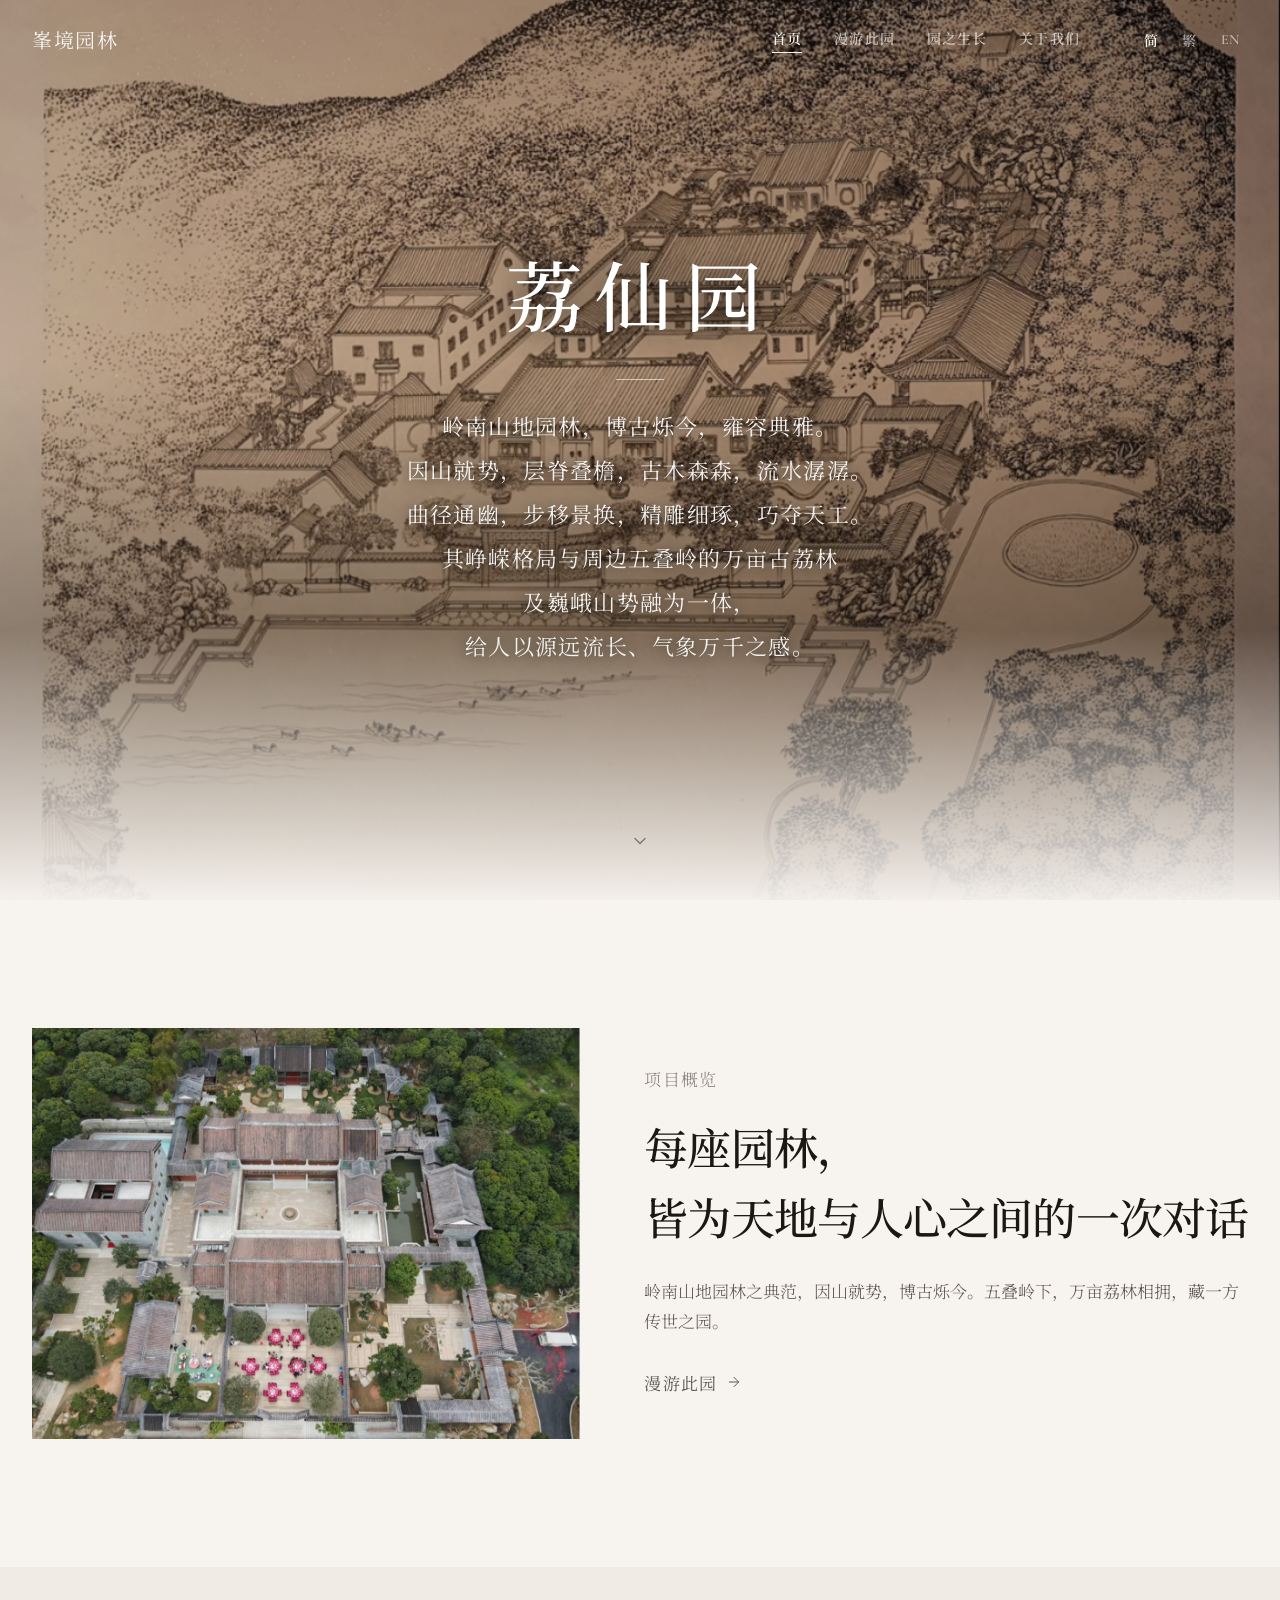
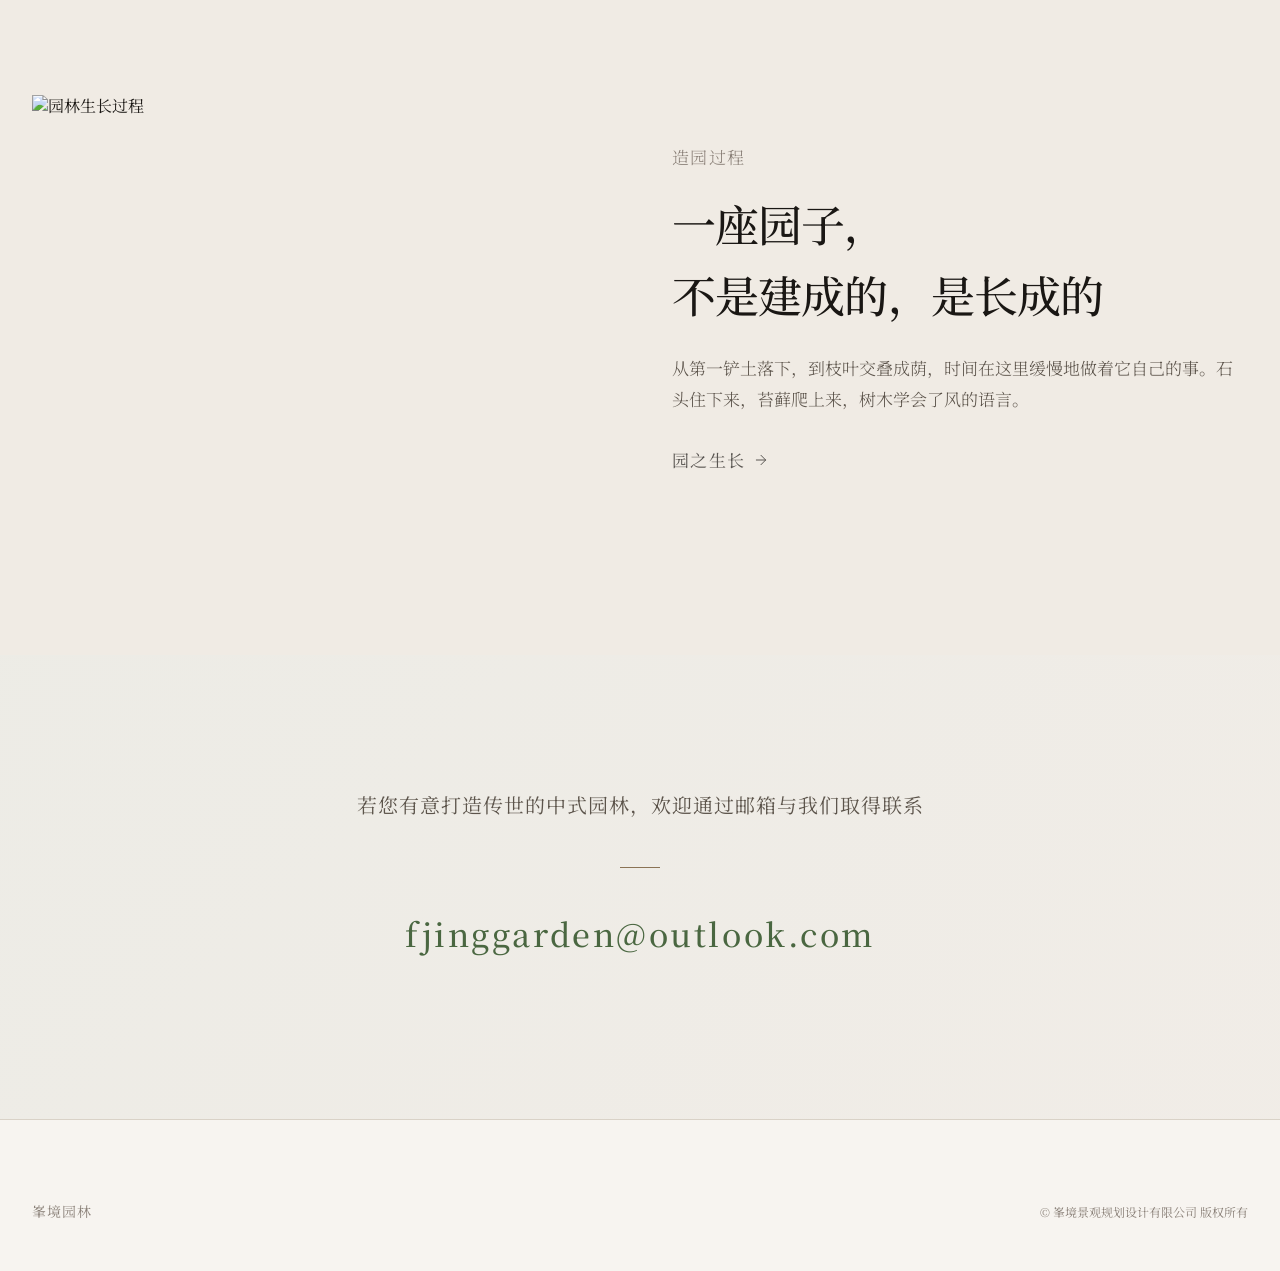
==== index.html @ 429a54a1 "garden website" ====
<!DOCTYPE html>
<html lang="zh-CN" class="light" data-theme="light">
<head>
  <meta charset="UTF-8">
  <meta name="viewport" content="width=device-width, initial-scale=1.0">
  <title>峯境园林 — 荔仙园</title>
  <link rel="stylesheet" href="assets/css/main.css">
  <script src="https://unpkg.com/lucide@1.8.0/dist/umd/lucide.min.js"></script>
</head>
<body class="min-h-screen antialiased">
  <main>
    <!-- SITE HEADER -->
    <header class="site-header" id="site-header">
      <div style="max-width: var(--max-width-page); margin: 0 auto; padding: var(--space-6) var(--space-8);">
        <div style="display: flex; align-items: center; justify-content: space-between;">
          <a href="index.html" class="header-logo" data-i18n="brand-name" style="font-family: var(--font-cn); font-size: var(--text-lg); font-weight: var(--weight-regular); color: var(--color-text-inverse); text-decoration: none; letter-spacing: var(--tracking-wide); transition: color var(--transition-elegant);">峯境园林</a>

          <nav style="display: flex; align-items: center; gap: var(--space-8);">
            <a href="index.html" class="nav-link" data-nav-key="index" data-active="true" data-i18n="nav-home">首页</a>
            <a href="projects.html" class="nav-link" data-nav-key="projects" data-i18n="nav-projects">漫游此园</a>
            <a href="philosophy.html" class="nav-link" data-nav-key="philosophy" data-i18n="nav-philosophy">园之生长</a>
            <a href="about.html" class="nav-link" data-nav-key="about" data-i18n="nav-about">关于我们</a>
            <div class="lang-selector" style="display: flex; gap: var(--space-2); margin-left: var(--space-6); align-items: center;">
              <button class="lang-option active" data-lang="zh-CN" onclick="I18N.setLang('zh-CN')" style="background: none; border: none; font-family: var(--font-body); font-size: var(--text-sm); font-weight: 600; color: var(--color-text-secondary); cursor: pointer; padding: 2px 8px; opacity: 0.6; transition: opacity var(--transition-fast); letter-spacing: 0.04em;">简</button>
              <button class="lang-option" data-lang="zh-TW" onclick="I18N.setLang('zh-TW')" style="background: none; border: none; font-family: var(--font-body); font-size: var(--text-sm); font-weight: 600; color: var(--color-text-secondary); cursor: pointer; padding: 2px 8px; opacity: 0.6; transition: opacity var(--transition-fast); letter-spacing: 0.04em;">繁</button>
              <button class="lang-option" data-lang="en" onclick="I18N.setLang('en')" style="background: none; border: none; font-family: var(--font-display); font-size: var(--text-sm); font-weight: 600; color: var(--color-text-secondary); cursor: pointer; padding: 2px 8px; opacity: 0.6; transition: opacity var(--transition-fast); letter-spacing: 0.04em;">EN</button>
            </div>
          </nav>

          <button id="mobile-menu-toggle" aria-label="菜单" style="display: none; background: none; border: none; cursor: pointer; color: var(--color-text-inverse); padding: var(--space-2);">
            <i data-lucide="menu" style="width: 24px; height: 24px;"></i>
          </button>
        </div>
      </div>

      <div id="mobile-menu" style="display: none; padding: var(--space-6) var(--space-8) var(--space-8); border-top: 1px solid rgba(247, 244, 240, 0.2);">
        <nav style="display: flex; flex-direction: column; gap: var(--space-6);">
          <a href="index.html" class="nav-link" data-nav-key="index" data-active="true" data-i18n="nav-home">首页</a>
          <a href="projects.html" class="nav-link" data-nav-key="projects" data-i18n="nav-projects">漫游此园</a>
          <a href="philosophy.html" class="nav-link" data-nav-key="philosophy" data-i18n="nav-philosophy">园之生长</a>
          <a href="about.html" class="nav-link" data-nav-key="about" data-i18n="nav-about">关于我们</a>
        </nav>
      </div>
    </header>

    <!-- HERO FULLSCREEN -->
    <section class="hero-fullscreen" aria-label="品牌主视觉">
      <div class="hero-bg">
        <img src="assets/images/image_0_2gus5p.png" alt="月色下的中式古典园林夜景">
      </div>
      <div class="hero-gradient"></div>

      <div class="hero-content fade-in">
        <h1 class="hero-brand" data-i18n="hero-brand">荔仙园</h1>
        <div class="hero-rule" role="separator"></div>
        <p class="hero-tagline" data-i18n="hero-tagline">岭南山地园林，博古烁今，雍容典雅。<br>因山就势，层脊叠檐，古木森森，流水潺潺。<br>曲径通幽，步移景换，精雕细琢，巧夺天工。<br>其峥嵘格局与周边五叠岭的万亩古荔林<br>及巍峨山势融为一体，<br>给人以源远流长、气象万千之感。</p>
      </div>

      <a href="#featured" class="hero-scroll-indicator" aria-hidden="true" style="text-decoration: none; color: inherit;">
        <svg width="20" height="20" viewBox="0 0 24 24" fill="none" stroke-width="1.5" stroke-linecap="round" stroke-linejoin="round">
          <polyline points="6 9 12 15 18 9"></polyline>
        </svg>
      </a>
    </section>

    <!-- FEATURED PROJECT TEASER -->
    <section id="featured" style="max-width: var(--max-width-page); margin: 0 auto; padding: var(--space-32) var(--space-8);">
      <div class="featured-teaser fade-in" style="display: grid; grid-template-columns: 1fr 1fr; gap: var(--space-16); align-items: center;">
        <div class="teaser-image" style="aspect-ratio: 4 / 3;">
          <img src="assets/images/image_1_jmwitv.png" alt="荔仙园园林实景">
        </div>
        <div>
          <span data-i18n="featured-tag" style="font-family: var(--font-body); font-size: var(--text-base); font-weight: var(--weight-light); color: var(--color-text-tertiary); letter-spacing: var(--tracking-wide);">项目概览</span>
          <h2 data-i18n="featured-title" style="font-family: var(--font-cn); font-size: var(--text-3xl); font-weight: var(--weight-medium); color: var(--color-text-primary); letter-spacing: var(--tracking-tight); margin: var(--space-4) 0 var(--space-6); text-wrap: balance; word-break: keep-all;">每座园林，皆为天地与人心之间的一次对话</h2>
          <p data-i18n="featured-desc" style="font-family: var(--font-cn); font-size: var(--text-base); font-weight: var(--weight-light); color: var(--color-text-secondary); line-height: var(--leading-relaxed); margin: 0 0 var(--space-8);">岭南山地园林之典范，因山就势，博古烁今。五叠岭下，万亩荔林相拥，藏一方传世之园。</p>
          <a href="projects.html" class="teaser-link">
            <span data-i18n="nav-projects">漫游此园</span>
            <svg width="16" height="16" viewBox="0 0 24 24" fill="none" stroke="currentColor" stroke-width="1.5" stroke-linecap="round" stroke-linejoin="round">
              <line x1="5" y1="12" x2="19" y2="12"></line>
              <polyline points="12 5 19 12 12 19"></polyline>
            </svg>
          </a>
        </div>
      </div>
    </section>

    <!-- PHILOSOPHY TEASER -->
    <section style="background: var(--color-bg-subtle); padding: var(--space-32) var(--space-8);">
      <div style="max-width: var(--max-width-page); margin: 0 auto;">
        <div class="featured-teaser fade-in" style="display: grid; grid-template-columns: 1fr 1fr; gap: var(--space-16); align-items: center;">
          <div style="order: 2;">
            <span style="font-family: var(--font-body); font-size: var(--text-base); font-weight: var(--weight-light); color: var(--color-text-tertiary); letter-spacing: var(--tracking-wide);" data-i18n="philosophy-teaser-tag">造园过程</span>
            <h2 data-i18n="philosophy-teaser-title" style="font-family: var(--font-cn); font-size: var(--text-3xl); font-weight: var(--weight-medium); color: var(--color-text-primary); letter-spacing: var(--tracking-tight); margin: var(--space-4) 0 var(--space-6); text-wrap: balance; word-break: keep-all;">一座园子，不是建成的，是长成的</h2>
            <p data-i18n="philosophy-teaser-desc" style="font-family: var(--font-cn); font-size: var(--text-base); font-weight: var(--weight-light); color: var(--color-text-secondary); line-height: var(--leading-relaxed); margin: 0 0 var(--space-8);">从第一铲土落下，到枝叶交叠成荫，时间在这里缓慢地做着它自己的事。石头住下来，苔藓爬上来，树木学会了风的语言。</p>
            <a href="philosophy.html" class="teaser-link">
              <span data-i18n="nav-philosophy">园之生长</span>
              <svg width="16" height="16" viewBox="0 0 24 24" fill="none" stroke="currentColor" stroke-width="1.5" stroke-linecap="round" stroke-linejoin="round">
                <line x1="5" y1="12" x2="19" y2="12"></line>
                <polyline points="12 5 19 12 12 19"></polyline>
              </svg>
            </a>
          </div>
          <div class="teaser-image" style="aspect-ratio: 4 / 3; order: 1;">
            <img src="assets/images/image_16_o9tsff.jpg" alt="园林生长过程">
          </div>
        </div>
      </div>
    </section>

    <!-- CONTACT SECTION -->
    <section class="contact-section">
      <div class="fade-in">
        <p data-i18n="contact-intro">若您有意打造传世的中式园林，欢迎通过邮箱与我们取得联系</p>
        <div class="divider"></div>
        <a href="mailto:fjinggarden@outlook.com">fjinggarden@outlook.com</a>
      </div>
    </section>

    <!-- SITE FOOTER -->
    <footer class="site-footer">
      <div style="max-width: var(--max-width-page); margin: 0 auto; padding: var(--space-20) var(--space-8) var(--space-12); border-top: 1px solid var(--color-border);">
        <div style="display: flex; align-items: center; justify-content: space-between; flex-wrap: wrap; gap: var(--space-4);">
          <span data-i18n="brand-name" style="font-family: var(--font-cn); font-size: var(--text-sm); font-weight: var(--weight-regular); color: var(--color-text-tertiary); letter-spacing: var(--tracking-wide);">峯境园林</span>
          <span data-i18n="footer-copyright">© 峯境景观规划设计有限公司 版权所有</span>
        </div>
      </div>
    </footer>
  </main>

  <script>lucide.createIcons();</script>
  <script src="assets/js/main.js"></script>
  <script src="assets/js/i18n.js"></script>
</body>
</html>
---- assets/css/main.css ----
/* =====================================================
   Brand Design Tokens — Chinese Garden Studio
   Tone: Luxury/refined editorial, museum-like stillness
   ===================================================== */

@import url('https://fonts.googleapis.com/css2?family=Noto+Serif+SC:wght@300;400;500;600;700&family=Cormorant+Garamond:ital,wght@0,300;0,400;0,500;0,600;1,300;1,400&display=swap');

:root {
  --color-primary: #1a1714;
  --color-primary-light: #2c2723;
  --color-primary-lighter: #4a433c;
  --color-primary-dark: #0d0b09;
  --color-primary-50: rgba(26, 23, 20, 0.05);
  --color-primary-100: rgba(26, 23, 20, 0.1);
  --color-primary-200: rgba(26, 23, 20, 0.2);
  --color-primary-300: rgba(26, 23, 20, 0.3);

  --color-bg: #f7f4f0;
  --color-bg-subtle: #f0ebe4;
  --color-bg-muted: #e8e2d9;
  --color-bg-elevated: #ffffff;
  --color-bg-overlay: rgba(247, 244, 240, 0.92);

  --color-text-primary: #1a1714;
  --color-text-secondary: #5c544b;
  --color-text-tertiary: #8a8078;
  --color-text-inverse: #f7f4f0;
  --color-text-accent: #8b7355;

  --color-border: #d9d2c7;
  --color-border-subtle: #ebe6de;
  --color-border-strong: #a39889;

  --state-success: #5a7a5e;
  --state-warning: #b8944a;
  --state-error: #9e4a4a;
  --state-info: #5a7a8b;

  --font-display: 'Cormorant Garamond', 'Noto Serif SC', Georgia, serif;
  --font-body: 'Cormorant Garamond', 'Noto Serif SC', Georgia, serif;
  --font-cn: 'Noto Serif SC', 'SimSun', 'STSong', serif;

  --text-xs: 0.75rem;
  --text-sm: 0.875rem;
  --text-base: 1.0625rem;
  --text-lg: 1.25rem;
  --text-xl: 1.5rem;
  --text-2xl: 2rem;
  --text-3xl: 2.75rem;
  --text-4xl: 3.5rem;
  --text-5xl: 4.5rem;

  --leading-tight: 1.2;
  --leading-snug: 1.3;
  --leading-normal: 1.6;
  --leading-relaxed: 1.8;
  --leading-loose: 2.0;

  --tracking-tight: -0.02em;
  --tracking-normal: 0;
  --tracking-wide: 0.08em;
  --tracking-wider: 0.16em;

  --weight-light: 300;
  --weight-regular: 400;
  --weight-medium: 500;
  --weight-semibold: 600;

  --space-1: 0.25rem;
  --space-2: 0.5rem;
  --space-3: 0.75rem;
  --space-4: 1rem;
  --space-5: 1.25rem;
  --space-6: 1.5rem;
  --space-8: 2rem;
  --space-10: 2.5rem;
  --space-12: 3rem;
  --space-16: 4rem;
  --space-20: 5rem;
  --space-24: 6rem;
  --space-32: 8rem;
  --space-40: 10rem;
  --space-48: 12rem;

  --radius-sm: 2px;
  --radius-md: 4px;
  --radius-lg: 8px;
  --radius-full: 9999px;

  --shadow-subtle: 0 1px 3px rgba(26, 23, 20, 0.03);
  --shadow-elevated: 0 4px 12px rgba(26, 23, 20, 0.05);
  --shadow-float: 0 12px 40px rgba(26, 23, 20, 0.12);

  --transition-fast: 200ms ease;
  --transition-base: 350ms ease;
  --transition-slow: 600ms cubic-bezier(0.16, 1, 0.3, 1);
  --transition-elegant: 800ms cubic-bezier(0.16, 1, 0.3, 1);

  --max-width-page: 1400px;
  --max-width-content: 960px;
  --max-width-narrow: 720px;
}

.dark, [data-theme="dark"] {
  --color-bg: #12110f;
  --color-bg-subtle: #1a1714;
  --color-bg-muted: #242019;
  --color-bg-elevated: #1e1b17;
  --color-bg-overlay: rgba(18, 17, 15, 0.92);

  --color-text-primary: #f0ebe4;
  --color-text-secondary: #a39889;
  --color-text-tertiary: #6b6157;
  --color-text-inverse: #1a1714;
  --color-text-accent: #c4a87a;

  --color-border: #2c2723;
  --color-border-subtle: #242019;
  --color-border-strong: #4a433c;
}

* {
  margin: 0;
  padding: 0;
  box-sizing: border-box;
}

html {
  scroll-behavior: smooth;
}

body {
  font-family: var(--font-body);
  background: var(--color-bg);
  color: var(--color-text-primary);
  line-height: var(--leading-normal);
  -webkit-font-smoothing: antialiased;
  -moz-osx-font-smoothing: grayscale;
}

.font-display { font-family: var(--font-display); }
.font-body { font-family: var(--font-body); }
.font-cn { font-family: var(--font-cn); }
.text-serif { font-family: var(--font-display); letter-spacing: var(--tracking-tight); }

.no-scrollbar::-webkit-scrollbar { display: none; }
.no-scrollbar { -ms-overflow-style: none; scrollbar-width: none; }

[data-icon] {
  display: inline-flex;
  align-items: center;
  justify-content: center;
  -webkit-mask-size: contain;
  mask-size: contain;
  -webkit-mask-repeat: no-repeat;
  mask-repeat: no-repeat;
  -webkit-mask-position: center;
  mask-position: center;
  background-color: currentColor;
}

/* =====================================================
   Site Header
   ===================================================== */
.site-header {
  position: fixed;
  top: 0;
  left: 0;
  right: 0;
  z-index: 100;
  background: transparent;
  transition: background var(--transition-elegant), color var(--transition-elegant);
  font-family: var(--font-cn);
}

.site-header.scrolled {
  background: var(--color-bg);
  box-shadow: var(--shadow-subtle);
}

.site-header .nav-link {
  font-size: var(--text-sm);
  font-weight: 600;
  letter-spacing: var(--tracking-wide);
  color: var(--color-text-inverse);
  opacity: 0.7;
  transition: opacity var(--transition-fast);
  position: relative;
  padding-bottom: var(--space-1);
  text-decoration: none;
}

.site-header .nav-link::after {
  content: '';
  position: absolute;
  bottom: 0;
  left: 0;
  right: 0;
  height: 1px;
  background: var(--color-text-inverse);
  transform: scaleX(0);
  transform-origin: center;
  transition: transform var(--transition-base);
}

.site-header .nav-link:hover { opacity: 1; }
.site-header .nav-link:hover::after { transform: scaleX(1); }
.site-header .nav-link[data-active="true"] { opacity: 1; }
.site-header .nav-link[data-active="true"]::after { transform: scaleX(1); }

.site-header.scrolled .nav-link { color: var(--color-text-primary); }
.site-header.scrolled .nav-link::after { background: var(--color-text-primary); }
.site-header.scrolled .header-logo { color: var(--color-text-primary) !important; }

.site-header.header-light .nav-link { color: var(--color-text-primary); }
.site-header.header-light .nav-link::after { background: var(--color-text-primary); }
.site-header.header-light .header-logo { color: var(--color-text-primary) !important; }
.site-header.header-light #mobile-menu-toggle { color: var(--color-text-primary); }

.site-header .lang-option {
  color: var(--color-text-inverse) !important;
  opacity: 0.7;
}

.site-header .lang-option.active {
  opacity: 1 !important;
  color: var(--color-text-inverse) !important;
}

.site-header.scrolled .lang-option {
  color: var(--color-text-secondary) !important;
  opacity: 0.6;
}

.site-header.scrolled .lang-option.active {
  color: var(--color-text-primary) !important;
  opacity: 1 !important;
}

.site-header.header-light .lang-option {
  color: var(--color-text-secondary) !important;
  opacity: 0.6;
}

.site-header.header-light .lang-option.active {
  color: var(--color-text-primary) !important;
  opacity: 1 !important;
}

/* =====================================================
   Site Footer
   ===================================================== */
.site-footer {
  font-family: var(--font-cn);
  font-size: var(--text-xs);
  color: var(--color-text-tertiary);
}

/* =====================================================
   Hero Section
   ===================================================== */
.hero-fullscreen {
  position: relative;
  height: 100vh;
  min-height: 600px;
  display: flex;
  flex-direction: column;
  justify-content: center;
  align-items: center;
  overflow: hidden;
  background-color: var(--color-primary-dark);
}

.hero-fullscreen .hero-bg {
  position: absolute;
  inset: 0;
  z-index: 0;
}

.hero-fullscreen .hero-bg img {
  width: 100%;
  height: 100%;
  object-fit: cover;
  opacity: 0.85;
}

.hero-fullscreen .hero-gradient {
  position: absolute;
  inset: 0;
  z-index: 1;
  background: linear-gradient(
    to bottom,
    rgba(13, 11, 9, 0.1) 0%,
    rgba(13, 11, 9, 0.0) 40%,
    rgba(13, 11, 9, 0.3) 70%,
    rgba(247, 244, 240, 0.95) 100%
  );
}

.hero-fullscreen .hero-content {
  position: relative;
  z-index: 2;
  text-align: center;
  padding: var(--space-8);
}

.hero-fullscreen .hero-brand {
  font-family: var(--font-cn);
  font-size: clamp(2.5rem, 6vw, 5rem);
  font-weight: var(--weight-medium);
  color: #ffffff;
  letter-spacing: var(--tracking-wider);
  text-shadow: 0 2px 30px rgba(0, 0, 0, 0.6), 0 0 60px rgba(0, 0, 0, 0.3);
  text-wrap: balance;
  word-break: keep-all;
}

.hero-fullscreen .hero-rule {
  width: 48px;
  height: 1px;
  background: rgba(255, 255, 255, 0.6);
  margin: var(--space-6) auto;
}

.hero-fullscreen .hero-tagline {
  font-family: var(--font-cn);
  font-size: clamp(1rem, 2vw, 1.375rem);
  font-weight: var(--weight-regular);
  color: rgba(255, 255, 255, 0.92);
  letter-spacing: 0.06em;
  line-height: 2;
  text-shadow: 0 1px 12px rgba(0, 0, 0, 0.5), 0 0 30px rgba(0, 0, 0, 0.2);
}

.hero-scroll-indicator {
  position: absolute;
  bottom: 40px;
  left: 50%;
  transform: translateX(-50%);
  z-index: 2;
  opacity: 0.5;
  animation: hero-scroll-bob 2.4s ease-in-out infinite;
}

.hero-scroll-indicator svg { stroke: var(--color-text-primary); }

@keyframes hero-scroll-bob {
  0%, 100% { transform: translateX(-50%) translateY(0); }
  50% { transform: translateX(-50%) translateY(8px); }
}

/* =====================================================
   Featured Project Teaser
   ===================================================== */
.featured-teaser { transition: opacity var(--transition-slow); }

.featured-teaser .teaser-image {
  overflow: hidden;
  position: relative;
}

.featured-teaser .teaser-image img {
  width: 100%;
  height: 100%;
  object-fit: cover;
  transition: transform var(--transition-elegant);
}

.featured-teaser:hover .teaser-image img { transform: scale(1.02); }

.featured-teaser .teaser-link {
  display: inline-flex;
  align-items: center;
  gap: var(--space-2);
  font-family: var(--font-cn);
  font-size: var(--text-base);
  font-weight: var(--weight-regular);
  color: var(--color-text-primary);
  text-decoration: none;
  letter-spacing: var(--tracking-wide);
  opacity: 0.7;
  transition: opacity var(--transition-fast);
  padding-bottom: var(--space-1);
  position: relative;
}

.featured-teaser .teaser-link::after {
  content: '';
  position: absolute;
  bottom: 0;
  left: 0;
  right: 0;
  height: 1px;
  background: var(--color-text-primary);
  transform: scaleX(0);
  transform-origin: left;
  transition: transform var(--transition-base);
}

.featured-teaser .teaser-link:hover { opacity: 1; }
.featured-teaser .teaser-link:hover::after { transform: scaleX(1); }
.featured-teaser .teaser-link svg { transition: transform var(--transition-base); }
.featured-teaser .teaser-link:hover svg { transform: translateX(3px); }

/* =====================================================
   Page Title Banner
   ===================================================== */
.page-banner {
  height: 220px;
  padding-top: 60px;
  text-align: center;
  position: relative;
  overflow: hidden;
  margin: 0 calc(-1 * var(--space-8));
}

.page-banner img {
  position: absolute;
  inset: -20px;
  width: calc(100% + 40px);
  height: calc(100% + 40px);
  object-fit: cover;
  object-position: center;
  pointer-events: none;
  -webkit-mask-image: linear-gradient(to bottom, black 60%, transparent 100%);
  mask-image: linear-gradient(to bottom, black 60%, transparent 100%);
}

.page-banner .banner-content {
  position: relative;
  z-index: 1;
  padding: 0 var(--space-8);
}

.page-banner h1 {
  font-family: var(--font-cn);
  font-size: var(--text-4xl);
  font-weight: var(--weight-medium);
  letter-spacing: var(--tracking-tight);
  color: #ffffff;
  margin: 0;
  text-shadow: 0 1px 12px rgba(0,0,0,0.5), 0 0 30px rgba(0,0,0,0.2);
}

.page-banner p {
  font-family: var(--font-cn);
  font-size: var(--text-lg);
  color: rgba(255,255,255,0.92);
  max-width: var(--max-width-narrow);
  margin: var(--space-6) auto 0;
  line-height: var(--leading-relaxed);
  text-shadow: 0 1px 8px rgba(0,0,0,0.4);
}

/* =====================================================
   Swiper Carousel
   ===================================================== */
.swiper-container { position: relative; }
.swiper-viewport { overflow: hidden; }
.swiper-track {
  display: flex;
  will-change: transform;
  transition: transform 0.6s cubic-bezier(0.25, 1, 0.5, 1);
}

.swiper-slide {
  width: 100%;
  flex-shrink: 0;
  box-sizing: border-box;
  display: flex;
  justify-content: center;
  align-items: center;
  background: var(--color-bg-muted);
  cursor: pointer;
}

.swiper-slide img {
  max-height: 480px;
  max-width: 100%;
  object-fit: contain;
}

.swiper-btn {
  position: absolute;
  top: 50%;
  transform: translateY(-50%);
  z-index: 2;
  width: 40px;
  height: 40px;
  border-radius: 50%;
  border: 1px solid var(--color-border-subtle);
  background: rgba(255,255,255,0.85);
  cursor: pointer;
  font-size: 20px;
  color: var(--color-text-primary);
  display: flex;
  align-items: center;
  justify-content: center;
  line-height: 1;
  transition: background var(--transition-fast), transform var(--transition-fast);
}

.swiper-btn:hover {
  background: rgba(255,255,255,1);
  transform: translateY(-50%) scale(1.05);
}

.swiper-btn.prev { left: 12px; }
.swiper-btn.next { right: 12px; }

.swiper-dots {
  display: flex;
  justify-content: center;
  gap: 8px;
  margin-top: var(--space-6);
}

.swiper-dot {
  width: 8px;
  height: 8px;
  border-radius: 50%;
  background: var(--color-border-subtle);
  cursor: pointer;
  transition: transform 0.3s, background 0.3s;
}

.swiper-dot.active {
  background: var(--color-text-primary);
  transform: scale(1.3);
}

.swiper-counter {
  text-align: center;
  font-family: var(--font-cn);
  font-size: var(--text-base);
  font-weight: var(--weight-medium);
  color: var(--color-text-primary);
  letter-spacing: 0.08em;
  margin-top: var(--space-3);
}

/* =====================================================
   Lightbox
   ===================================================== */
.lightbox {
  display: none;
  position: fixed;
  inset: 0;
  z-index: 9999;
  background: rgba(0,0,0,0.88);
  cursor: zoom-out;
  justify-content: center;
  align-items: center;
  opacity: 0;
  transition: opacity var(--transition-base);
}

.lightbox.open {
  display: flex;
  opacity: 1;
}

.lightbox img {
  max-width: 92vw;
  max-height: 92vh;
  object-fit: contain;
  transform: scale(0.95);
  transition: transform var(--transition-slow);
}

.lightbox.open img { transform: scale(1); }

/* =====================================================
   Contact Section
   ===================================================== */
.contact-section {
  background: linear-gradient(135deg, rgba(74,103,65,0.06) 0%, rgba(139,115,85,0.06) 100%);
  padding: var(--space-32) var(--space-8) var(--space-40);
  text-align: center;
}

.contact-section p {
  font-family: var(--font-cn);
  font-size: var(--text-lg);
  color: var(--color-text-secondary);
  line-height: 2.2;
  margin: 0 0 var(--space-10);
  letter-spacing: 0.05em;
}

.contact-section .divider {
  width: 40px;
  height: 1px;
  background: var(--color-text-accent);
  margin: 0 auto var(--space-10);
}

.contact-section a {
  font-family: 'Noto Serif SC', serif;
  font-size: var(--text-2xl);
  font-weight: var(--weight-medium);
  color: #4a6741;
  text-decoration: none;
  letter-spacing: 0.08em;
  transition: color var(--transition-slow);
}

.contact-section a:hover { color: #3a5231; }

/* =====================================================
   Fade-in Animation
   ===================================================== */
.fade-in {
  opacity: 0;
  transform: translateY(20px);
  transition: opacity var(--transition-slow), transform var(--transition-slow);
}

.fade-in.visible {
  opacity: 1;
  transform: translateY(0);
}

/* =====================================================
   Responsive
   ===================================================== */
@media (max-width: 1024px) {
  .project-grid-desktop,
  .project-grid-desktop-alt {
    display: none !important;
  }
  .project-grid-mobile,
  .project-grid-mobile-alt {
    display: block !important;
  }
  .main-nav {
    display: none !important;
  }
}

@media (min-width: 1025px) {
  .project-grid-mobile,
  .project-grid-mobile-alt {
    display: none !important;
  }
}

@media (max-width: 767px) {
  .hero-fullscreen { min-height: 500px; }
  .hero-fullscreen .hero-brand { font-size: clamp(2rem, 8vw, 3rem); }
  .hero-fullscreen .hero-tagline { font-size: var(--text-base); }
  .page-banner { height: 180px; }
  .page-banner h1 { font-size: var(--text-3xl); }
  body { font-size: 14px; }
  [style*="font-size: 20px"] { font-size: 17px !important; }
  [style*="font-size: var(--text-xl)"] { font-size: var(--text-base) !important; }
  [style*="font-size: var(--text-2xl)"] { font-size: var(--text-xl) !important; }
  [style*="font-size: var(--text-3xl)"] { font-size: var(--text-2xl) !important; }
  [style*="font-size: var(--text-4xl)"] { font-size: var(--text-3xl) !important; }
  .swiper-slide img { max-height: 300px; }
}

@media (prefers-reduced-motion: reduce) {
  .hero-scroll-indicator { animation: none; }
  .hero-fullscreen .hero-gradient { transition: none; }
  .featured-teaser .teaser-image img { transition: none; }
  .featured-teaser .teaser-link::after { transition: none; }
  .fade-in { transition: none; }
}
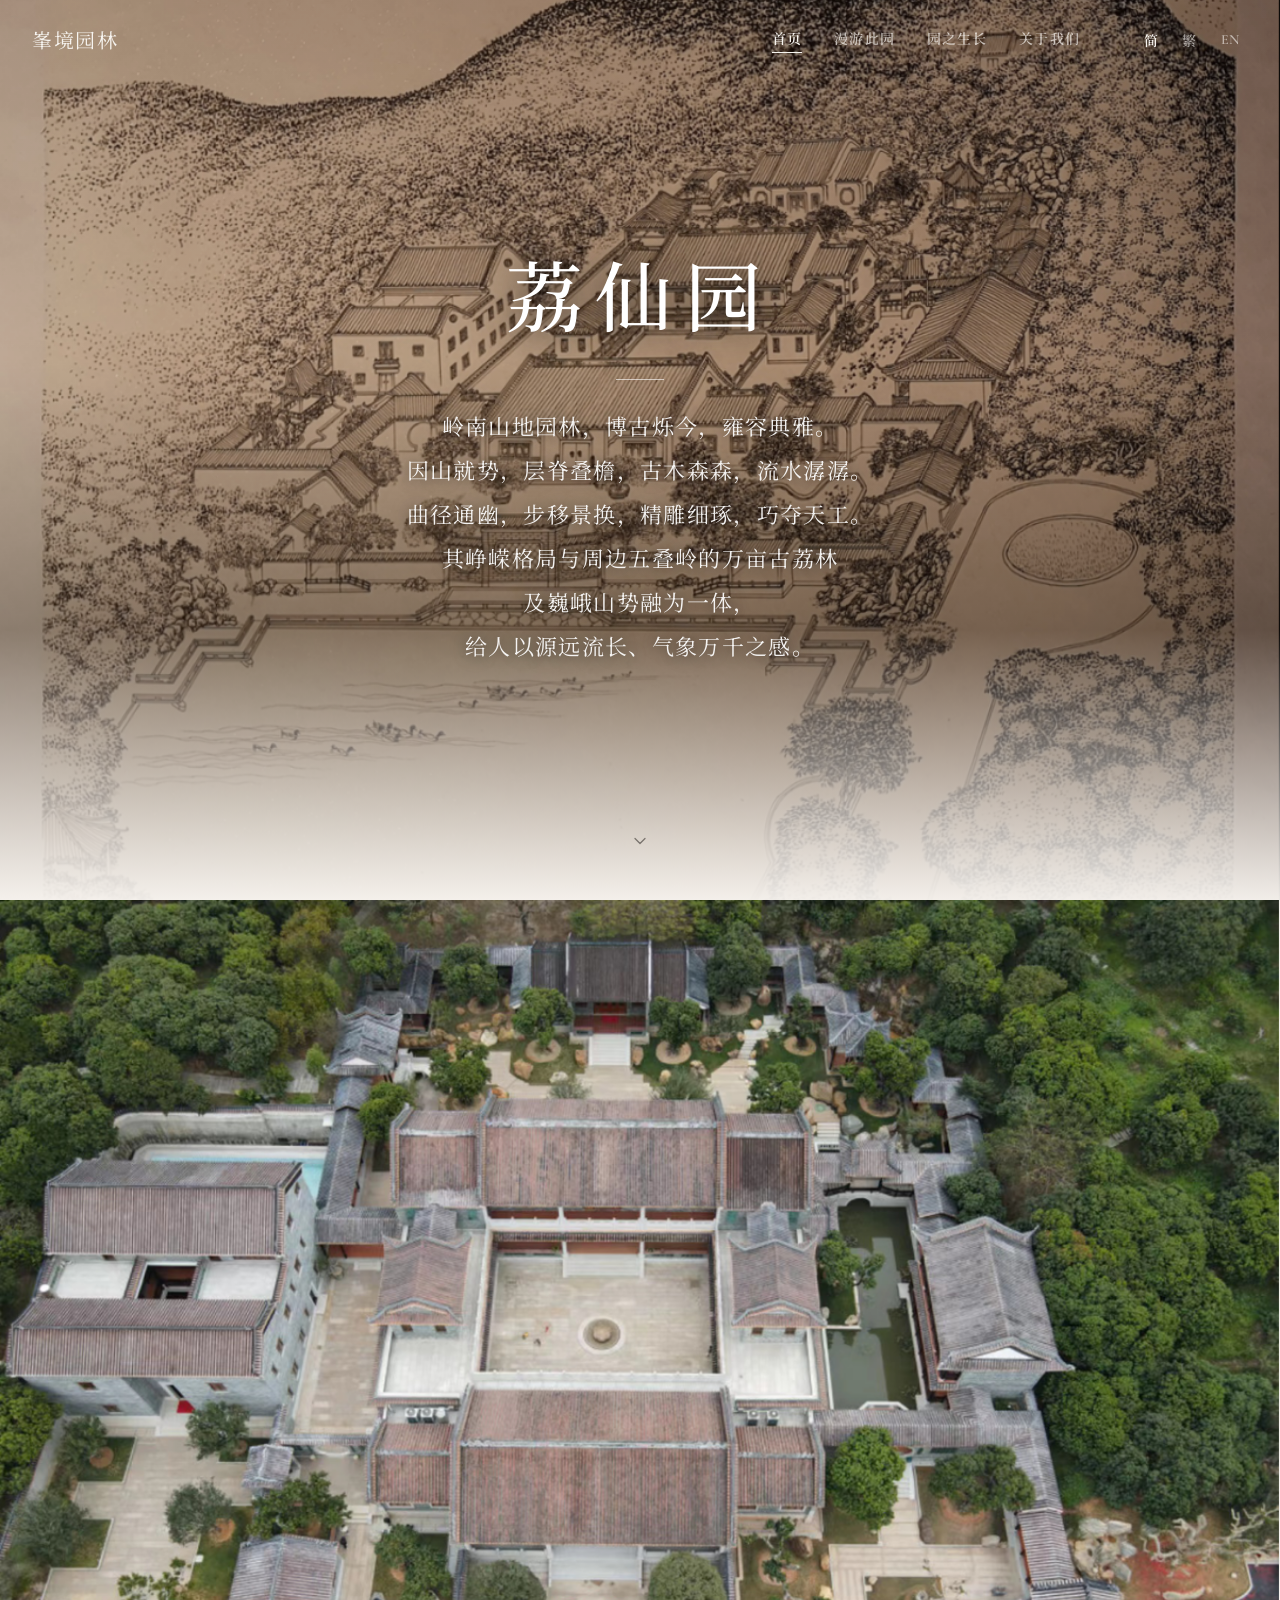
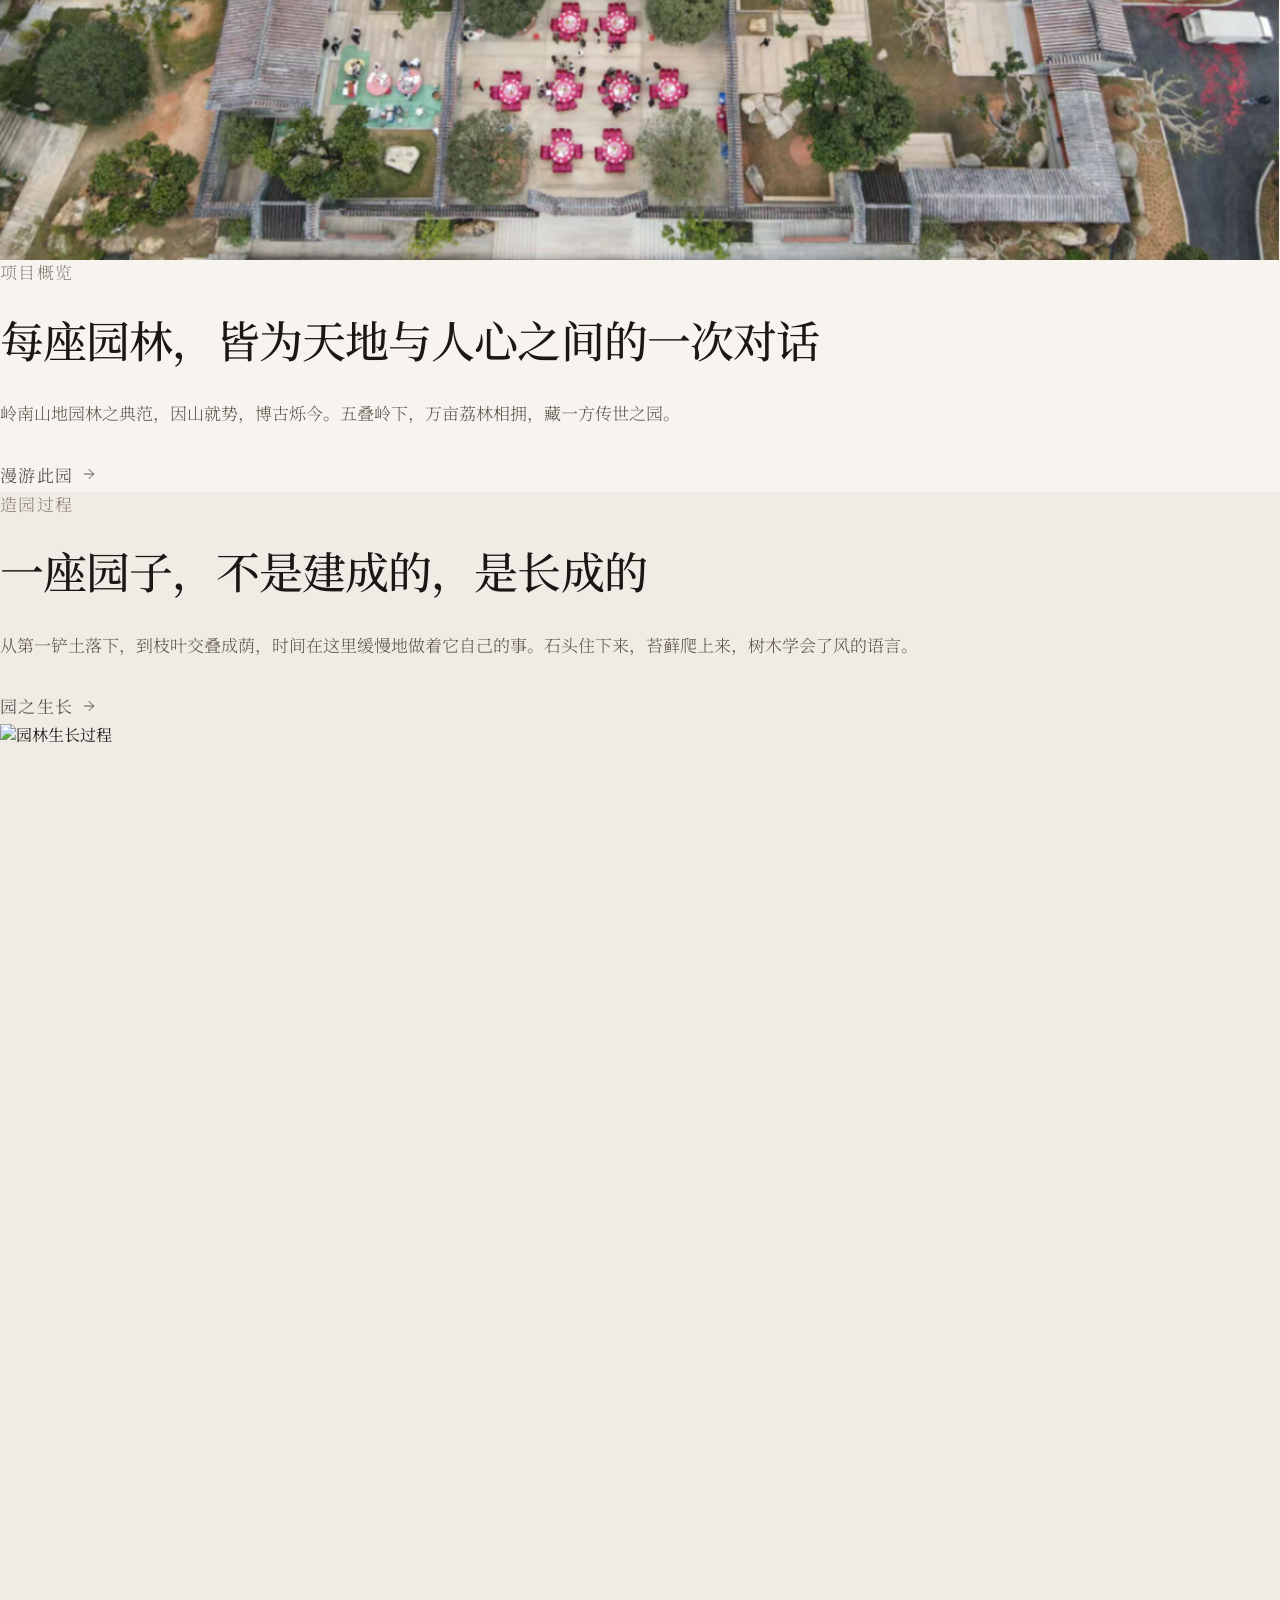
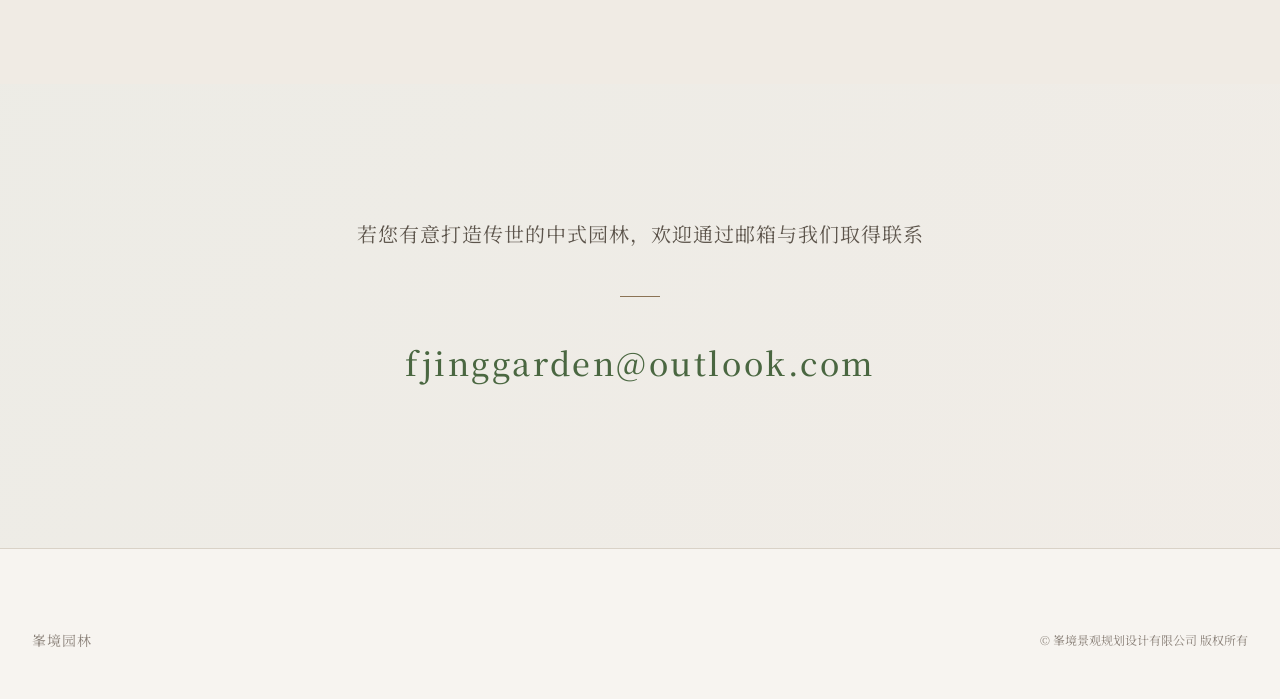
==== commit 938b0ddc: "继续修改之前的问题" ====
--- a/index.html
+++ b/index.html
@@ -15,7 +15,7 @@
         <div style="display: flex; align-items: center; justify-content: space-between;">
           <a href="index.html" class="header-logo" data-i18n="brand-name" style="font-family: var(--font-cn); font-size: var(--text-lg); font-weight: var(--weight-regular); color: var(--color-text-inverse); text-decoration: none; letter-spacing: var(--tracking-wide); transition: color var(--transition-elegant);">峯境园林</a>
 
-          <nav style="display: flex; align-items: center; gap: var(--space-8);">
+          <nav class="main-nav" style="display: flex; align-items: center; gap: var(--space-8);">
             <a href="index.html" class="nav-link" data-nav-key="index" data-active="true" data-i18n="nav-home">首页</a>
             <a href="projects.html" class="nav-link" data-nav-key="projects" data-i18n="nav-projects">漫游此园</a>
             <a href="philosophy.html" class="nav-link" data-nav-key="philosophy" data-i18n="nav-philosophy">园之生长</a>
@@ -27,7 +27,7 @@
             </div>
           </nav>
 
-          <button id="mobile-menu-toggle" aria-label="菜单" style="display: none; background: none; border: none; cursor: pointer; color: var(--color-text-inverse); padding: var(--space-2);">
+          <button id="mobile-menu-toggle" aria-label="菜单" aria-expanded="false" style="display:none; background:#1a1714; border:1px solid #1a1714; border-radius:6px; cursor:pointer; color:#f7f4f0; padding:10px 12px; width:44px; height:44px; box-sizing:border-box; position:relative; z-index:9999; flex-shrink:0;">
             <i data-lucide="menu" style="width: 24px; height: 24px;"></i>
           </button>
         </div>
@@ -40,6 +40,14 @@
           <a href="philosophy.html" class="nav-link" data-nav-key="philosophy" data-i18n="nav-philosophy">园之生长</a>
           <a href="about.html" class="nav-link" data-nav-key="about" data-i18n="nav-about">关于我们</a>
         </nav>
+        <div class="mobile-lang-selector" style="display: flex; gap: var(--space-3); margin-top: var(--space-8); padding-top: var(--space-6); border-top: 1px solid rgba(247, 244, 240, 0.15); align-items: center;">
+          <span style="font-family: var(--font-cn); font-size: var(--text-sm); color: var(--color-text-inverse); opacity: 0.6; letter-spacing: var(--tracking-wide);" data-i18n="mobile-lang-label">语言</span>
+          <div style="display: flex; gap: var(--space-2); margin-left: var(--space-4);">
+            <button class="lang-option mobile-lang-option active" data-lang="zh-CN" onclick="I18N.setLang('zh-CN')" style="background: none; border: 1px solid rgba(247,244,240,0.3); border-radius: 4px; font-family: var(--font-body); font-size: var(--text-sm); font-weight: 600; color: var(--color-text-inverse); cursor: pointer; padding: 4px 12px; opacity: 1; letter-spacing: 0.04em;">简</button>
+            <button class="lang-option mobile-lang-option" data-lang="zh-TW" onclick="I18N.setLang('zh-TW')" style="background: none; border: 1px solid rgba(247,244,240,0.3); border-radius: 4px; font-family: var(--font-body); font-size: var(--text-sm); font-weight: 600; color: var(--color-text-inverse); cursor: pointer; padding: 4px 12px; opacity: 0.6; letter-spacing: 0.04em;">繁</button>
+            <button class="lang-option mobile-lang-option" data-lang="en" onclick="I18N.setLang('en')" style="background: none; border: 1px solid rgba(247,244,240,0.3); border-radius: 4px; font-family: var(--font-display); font-size: var(--text-sm); font-weight: 600; color: var(--color-text-inverse); cursor: pointer; padding: 4px 12px; opacity: 0.6; letter-spacing: 0.04em;">EN</button>
+          </div>
+        </div>
       </div>
     </header>
 
@@ -64,8 +72,8 @@
     </section>
 
     <!-- FEATURED PROJECT TEASER -->
-    <section id="featured" style="max-width: var(--max-width-page); margin: 0 auto; padding: var(--space-32) var(--space-8);">
-      <div class="featured-teaser fade-in" style="display: grid; grid-template-columns: 1fr 1fr; gap: var(--space-16); align-items: center;">
+    <section id="homeFeatured" style="max-width: var(--max-width-page); margin: 0 auto; padding: var(--space-32) var(--space-8);">
+      <div class="featured-teaser home-featured fade-in" style="display: grid; grid-template-columns: 1fr 1fr; gap: var(--space-16); align-items: center;">
         <div class="teaser-image" style="aspect-ratio: 4 / 3;">
           <img src="assets/images/image_1_jmwitv.png" alt="荔仙园园林实景">
         </div>
@@ -85,9 +93,9 @@
     </section>
 
     <!-- PHILOSOPHY TEASER -->
-    <section style="background: var(--color-bg-subtle); padding: var(--space-32) var(--space-8);">
+    <section id="homePhilosophy" style="background: var(--color-bg-subtle); padding: var(--space-32) var(--space-8);">
       <div style="max-width: var(--max-width-page); margin: 0 auto;">
-        <div class="featured-teaser fade-in" style="display: grid; grid-template-columns: 1fr 1fr; gap: var(--space-16); align-items: center;">
+        <div class="featured-teaser philosophy-featured fade-in" style="display: grid; grid-template-columns: 1fr 1fr; gap: var(--space-16); align-items: center;">
           <div style="order: 2;">
             <span style="font-family: var(--font-body); font-size: var(--text-base); font-weight: var(--weight-light); color: var(--color-text-tertiary); letter-spacing: var(--tracking-wide);" data-i18n="philosophy-teaser-tag">造园过程</span>
             <h2 data-i18n="philosophy-teaser-title" style="font-family: var(--font-cn); font-size: var(--text-3xl); font-weight: var(--weight-medium); color: var(--color-text-primary); letter-spacing: var(--tracking-tight); margin: var(--space-4) 0 var(--space-6); text-wrap: balance; word-break: keep-all;">一座园子，不是建成的，是长成的</h2>
--- a/assets/css/main.css
+++ b/assets/css/main.css
@@ -624,6 +624,8 @@
 /* =====================================================
    Responsive
    ===================================================== */
+
+/* --- 1024px以下：显示/隐藏 桌面/移动 网格 --- */
 @media (max-width: 1024px) {
   .project-grid-desktop,
   .project-grid-desktop-alt {
@@ -645,19 +647,142 @@
   }
 }
 
+/* --- 1024px以下：导航 / 移动端菜单可见性（独立媒体查询，避免被其他规则牵连） --- */
+@media (max-width: 1024px) {
+  .site-header > div {
+    padding-left: 24px !important;
+    padding-right: 24px !important;
+  }
+  .site-header .header-logo {
+    font-size: 17px !important;
+    letter-spacing: 0.08em !important;
+  }
+  #mobile-menu-toggle {
+    display: block !important;
+  }
+  /* 未滚动时也给header加背景色，保证logo和汉堡按钮不消失 */
+  .site-header {
+    background: #f7f4f0 !important;
+  }
+  .site-header .header-logo {
+    color: #1a1714 !important;
+  }
+  #mobile-menu-toggle {
+    color: #1a1714 !important;
+  }
+  /* 移动端菜单用浅色背景 */
+  #mobile-menu {
+    background: #f7f4f0 !important;
+  }
+  #mobile-menu .nav-link {
+    font-size: 17px !important;
+    padding: 8px 0 !important;
+    width: 100% !important;
+    white-space: nowrap !important;
+    color: #1a1714 !important;
+    opacity: 0.85 !important;
+  }
+  #mobile-menu .nav-link::after {
+    background: #1a1714 !important;
+  }
+  /* 移动端语言按钮 */
+  .mobile-lang-selector .mobile-lang-option {
+    min-width: 40px;
+  }
+  .mobile-lang-selector .mobile-lang-option.active {
+    opacity: 1 !important;
+    color: #1a1714 !important;
+    border-color: #a39889 !important;
+    background: #f0ebe4 !important;
+  }
+  .mobile-lang-selector .mobile-lang-option {
+    color: #5c544b !important;
+    border-color: #d9d2c7 !important;
+  }
+  .mobile-lang-selector span {
+    color: #5c544b !important;
+  }
+  /* scrolled 后的颜色覆盖（统一用浅色文字） */
+  .site-header.scrolled .header-logo { color: #1a1714 !important; }
+  .site-header.scrolled #mobile-menu-toggle { color: #1a1714 !important; }
+  .site-header.scrolled .lang-option { color: #5c544b !important; }
+  .site-header.scrolled .lang-option.active { color: #1a1714 !important; }
+}
+
+/* --- 767px以下：Hero / 基础字号 （独立媒体查询1） --- */
 @media (max-width: 767px) {
   .hero-fullscreen { min-height: 500px; }
-  .hero-fullscreen .hero-brand { font-size: clamp(2rem, 8vw, 3rem); }
-  .hero-fullscreen .hero-tagline { font-size: var(--text-base); }
-  .page-banner { height: 180px; }
-  .page-banner h1 { font-size: var(--text-3xl); }
+  .hero-fullscreen .hero-content { padding: 24px; }
+  .hero-fullscreen .hero-brand { font-size: 32px; letter-spacing: 0.1em; }
+  .hero-fullscreen .hero-tagline { font-size: 14px; line-height: 1.9; letter-spacing: 0.04em; }
+  .hero-fullscreen .hero-tagline br { display: none; }
+  .page-banner { height: 180px; margin: 0 -24px; }
+  .page-banner h1 { font-size: 32px; }
+  .page-banner p { font-size: 14px; margin-top: 16px; }
   body { font-size: 14px; }
-  [style*="font-size: 20px"] { font-size: 17px !important; }
-  [style*="font-size: var(--text-xl)"] { font-size: var(--text-base) !important; }
-  [style*="font-size: var(--text-2xl)"] { font-size: var(--text-xl) !important; }
-  [style*="font-size: var(--text-3xl)"] { font-size: var(--text-2xl) !important; }
-  [style*="font-size: var(--text-4xl)"] { font-size: var(--text-3xl) !important; }
-  .swiper-slide img { max-height: 300px; }
+  .swiper-slide img { max-height: 280px; }
+}
+
+/* --- 767px以下：首页两板块强制单列 （独立媒体查询2 - 核心修复） --- */
+@media (max-width: 767px) {
+  .home-featured,
+  .philosophy-featured,
+  .featured-teaser {
+    display: grid !important;
+    grid-template-columns: 1fr !important;
+    grid-template-rows: auto !important;
+    grid-auto-flow: row !important;
+    gap: 32px !important;
+  }
+  /* 重置第二个板块的 order:2 */
+  .philosophy-featured > div,
+  .home-featured > div,
+  .featured-teaser > div {
+    order: initial !important;
+  }
+  /* 同时设置父 section 的 padding 不要挤 */
+  #featured { padding: 64px 24px !important; }
+  .philosophy-featured { padding-left: 0 !important; padding-right: 0 !important; }
+}
+
+/* --- 767px以下：工艺/园之生长页字号与内边距 （独立媒体查询3） --- */
+@media (max-width: 767px) {
+  .craft-section { padding-bottom: 64px; margin-bottom: 32px; }
+  .craft-title { font-size: 24px; padding: 12px 32px; letter-spacing: 0.12em; }
+  .craft-desc { font-size: 17px !important; line-height: 2; max-width: 100%; padding: 0 8px; }
+
+  .page-banner + section,
+  #page-content > section,
+  .hairline-divider + section,
+  .hairline-divider + div {
+    padding-left: 24px !important;
+    padding-right: 24px !important;
+  }
+  .contact-section { padding-left: 24px !important; padding-right: 24px !important; }
+  .contact-section a { font-size: 24px !important; }
+  .site-footer > div { padding-left: 24px !important; padding-right: 24px !important; }
+
+  /* 漫游此园首屏浮动标题 */
+  .project-hero-caption {
+    padding: 24px 24px 20px !important;
+  }
+  .project-hero-caption h2 {
+    font-size: 24px !important;
+  }
+  .project-hero-image {
+    max-height: 60vh !important;
+  }
+
+  /* 章节标题外框 */
+  .section-title-outdoor-inner,
+  .section-title-indoor-inner {
+    padding: 20px !important;
+  }
+  .section-title-outdoor h3,
+  .section-title-indoor h3 {
+    font-size: 24px !important;
+    letter-spacing: 0.1em !important;
+  }
 }
 
 @media (prefers-reduced-motion: reduce) {
@@ -667,3 +792,154 @@
   .featured-teaser .teaser-link::after { transition: none; }
   .fade-in { transition: none; }
 }
+
+/* =====================================================
+   FINAL FALLBACK (末尾) — 小米13兼容性兜底
+   用ID选择器 + 最粗暴的!important，
+   确保任何解析失败的@media块都不会让关键样式失效
+   ===================================================== */
+
+/* --- 任何 ≤1024px 时：汉堡按钮绝对可见 --- */
+@media (max-width: 1024px) {
+  #mobile-menu-toggle {
+    display: inline-flex !important;
+    align-items: center !important;
+    justify-content: center !important;
+    width: 44px !important;
+    height: 44px !important;
+    background: #1a1714 !important;
+    border: 1px solid #1a1714 !important;
+    border-radius: 6px !important;
+    color: #f7f4f0 !important;
+    padding: 10px 12px !important;
+    visibility: visible !important;
+    opacity: 1 !important;
+    position: relative !important;
+    z-index: 99999 !important;
+    flex-shrink: 0 !important;
+    box-sizing: border-box !important;
+  }
+  #mobile-menu-toggle i,
+  #mobile-menu-toggle svg,
+  #mobile-menu-toggle [data-lucide] {
+    width: 24px !important;
+    height: 24px !important;
+    stroke: #f7f4f0 !important;
+    fill: none !important;
+    stroke-width: 2 !important;
+    display: inline-block !important;
+  }
+  /* header背景和logo颜色 */
+  header.site-header,
+  #site-header {
+    background: #f7f4f0 !important;
+    box-shadow: 0 1px 3px rgba(0,0,0,0.06) !important;
+  }
+  a.header-logo {
+    color: #1a1714 !important;
+  }
+  /* 展开菜单背景文字 */
+  div#mobile-menu {
+    background: #f7f4f0 !important;
+    border-top: 1px solid #d9d2c7 !important;
+    padding: 24px 24px 32px !important;
+    width: 100% !important;
+    box-sizing: border-box !important;
+    display: none;
+  }
+  div#mobile-menu[style*="display: block"],
+  div#mobile-menu.show {
+    display: block !important;
+  }
+  div#mobile-menu a.nav-link {
+    font-size: 17px !important;
+    padding: 10px 0 !important;
+    color: #1a1714 !important;
+    opacity: 0.9 !important;
+    letter-spacing: 0.08em !important;
+    display: block !important;
+    width: 100% !important;
+    white-space: normal !important;
+    box-sizing: border-box !important;
+  }
+  div#mobile-menu a.nav-link::after {
+    background: #1a1714 !important;
+  }
+  .mobile-lang-selector span { color: #5c544b !important; }
+  .mobile-lang-selector .mobile-lang-option {
+    min-width: 40px;
+    color: #5c544b !important;
+    border-color: #d9d2c7 !important;
+  }
+  .mobile-lang-selector .mobile-lang-option.active {
+    opacity: 1 !important;
+    color: #1a1714 !important;
+    border-color: #a39889 !important;
+    background: #f0ebe4 !important;
+  }
+}
+
+/* --- 任何 ≤767px 时：首页两板块绝对单列 --- */
+@media (max-width: 767px) {
+  #homeFeatured > div,
+  #homeFeatured .featured-teaser,
+  #homeFeatured .home-featured {
+    display: grid !important;
+    grid-template-columns: 1fr !important;
+    grid-template-rows: auto !important;
+    grid-auto-flow: row !important;
+    gap: 32px !important;
+    width: 100% !important;
+    padding-left: 0 !important;
+    padding-right: 0 !important;
+  }
+  #homeFeatured > div > div,
+  #homeFeatured .featured-teaser > div {
+    width: 100% !important;
+    order: initial !important;
+    display: block !important;
+    box-sizing: border-box !important;
+  }
+  #homeFeatured,
+  #homePhilosophy {
+    padding: 64px 24px !important;
+  }
+  #homePhilosophy .featured-teaser,
+  #homePhilosophy .philosophy-featured,
+  #homePhilosophy > div > div {
+    display: grid !important;
+    grid-template-columns: 1fr !important;
+    grid-template-rows: auto !important;
+    grid-auto-flow: row !important;
+    gap: 32px !important;
+    width: 100% !important;
+    padding-left: 0 !important;
+    padding-right: 0 !important;
+  }
+  #homePhilosophy .featured-teaser > div,
+  #homePhilosophy .philosophy-featured > div {
+    order: initial !important;
+    width: 100% !important;
+    display: block !important;
+    box-sizing: border-box !important;
+  }
+  /* 漫游此园引言不横向溢出：双重保险 */
+  #page-content p[data-i18n*="projects-lixian-quote"],
+  #page-content p[data-i18n="projects-lixian-quote"],
+  #project-1 p {
+    white-space: normal !important;
+    word-break: break-word !important;
+    overflow-wrap: break-word !important;
+    max-width: 100% !important;
+    width: 100% !important;
+    padding-left: 0 !important;
+    padding-right: 0 !important;
+    box-sizing: border-box !important;
+  }
+  #project-1 > div {
+    max-width: 100% !important;
+    box-sizing: border-box !important;
+    padding-left: 24px !important;
+    padding-right: 24px !important;
+  }
+}
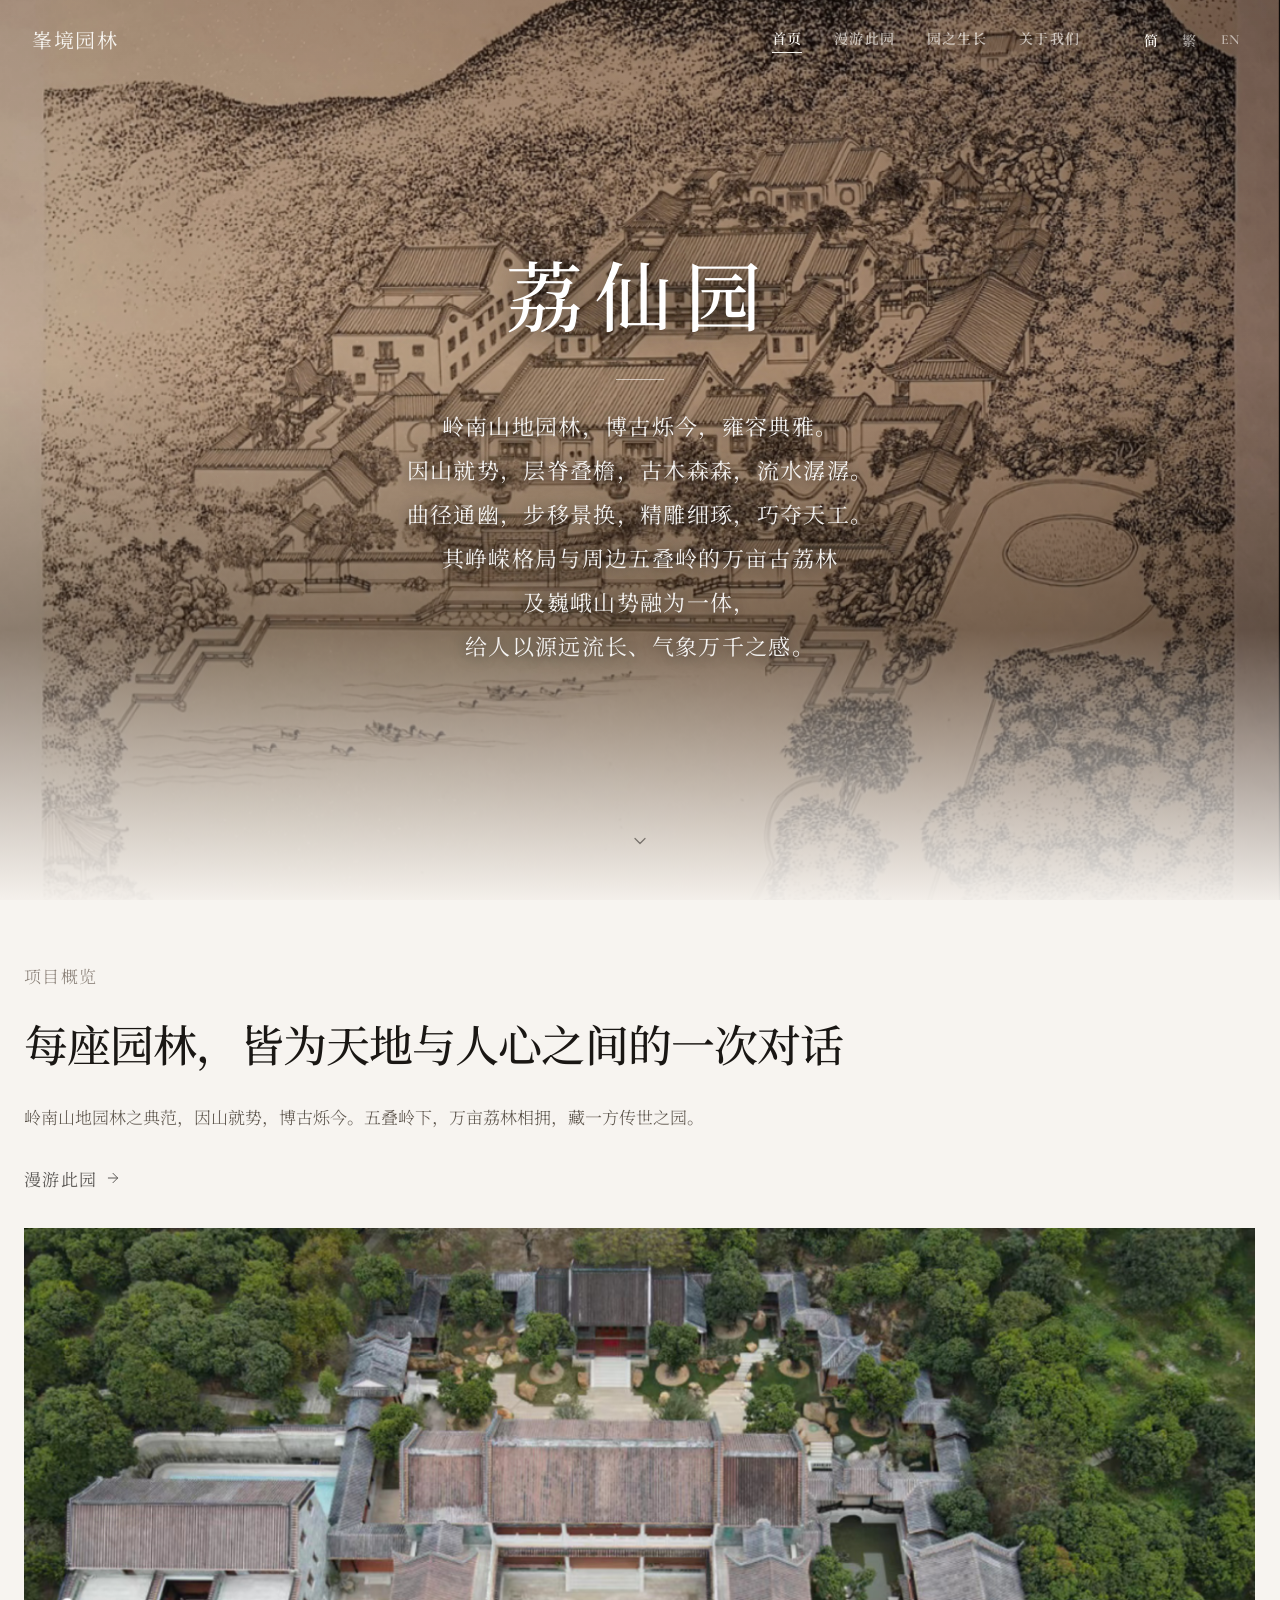
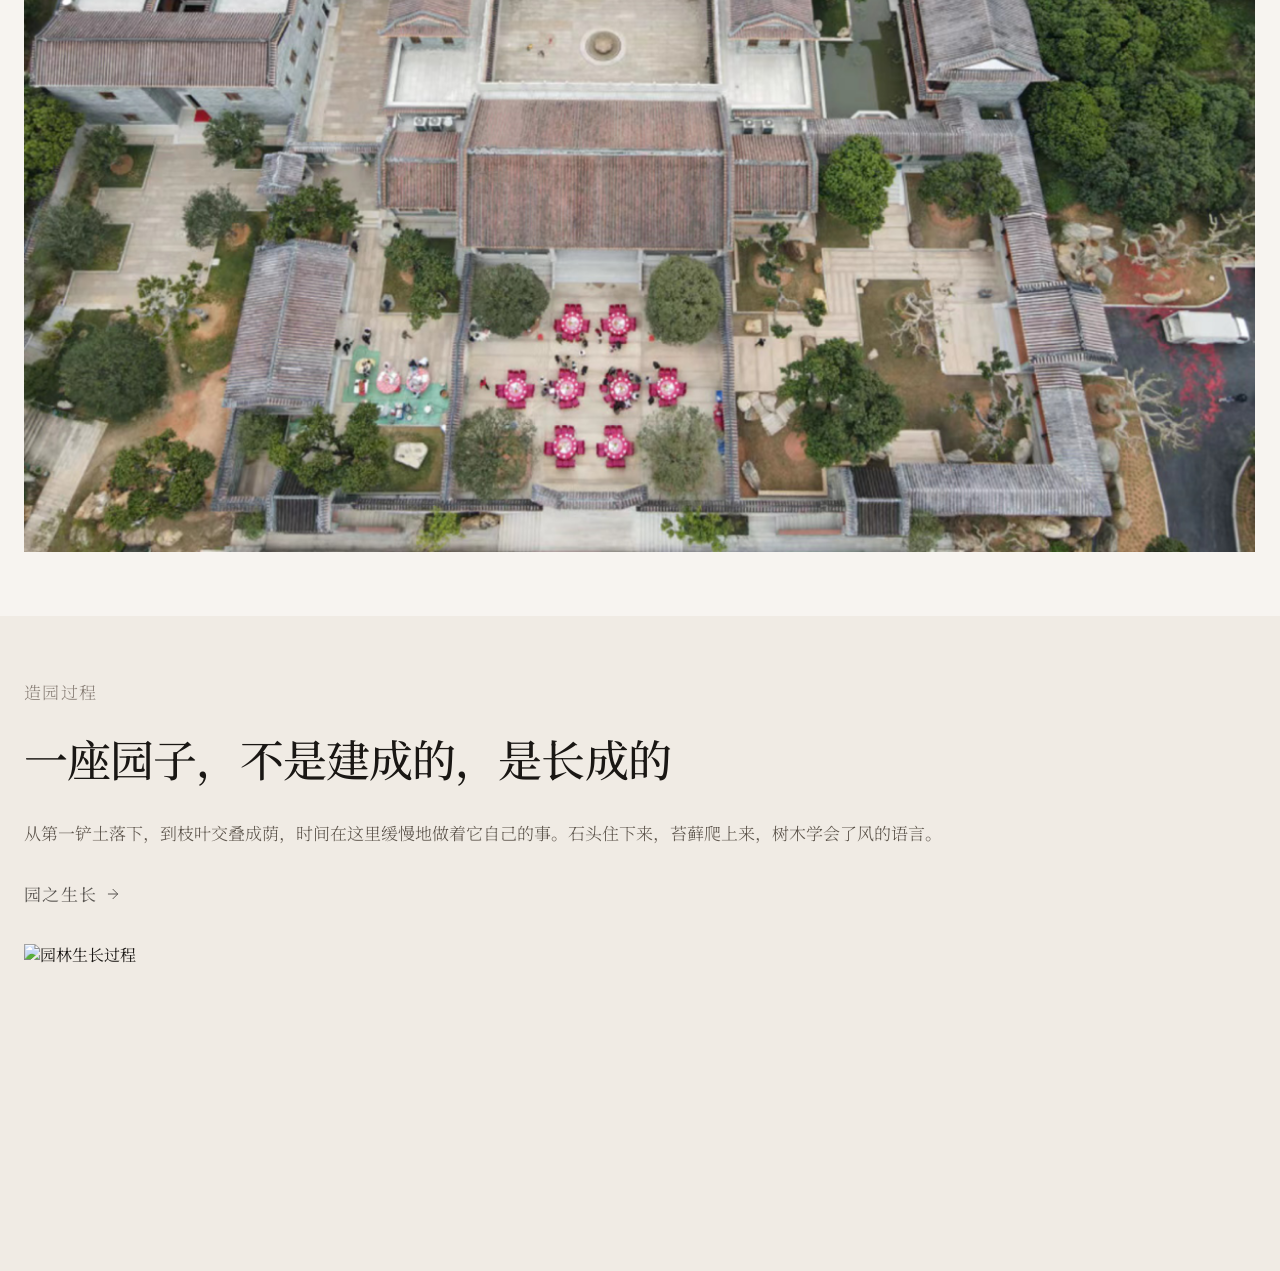
==== commit 89396cf1: "优化移动端、电脑端首页" ====
--- a/index.html
+++ b/index.html
@@ -74,10 +74,7 @@
     <!-- FEATURED PROJECT TEASER -->
     <section id="homeFeatured" style="max-width: var(--max-width-page); margin: 0 auto; padding: var(--space-32) var(--space-8);">
       <div class="featured-teaser home-featured fade-in" style="display: grid; grid-template-columns: 1fr 1fr; gap: var(--space-16); align-items: center;">
-        <div class="teaser-image" style="aspect-ratio: 4 / 3;">
-          <img src="assets/images/image_1_jmwitv.png" alt="荔仙园园林实景">
-        </div>
-        <div>
+        <div style="order: 2;">
           <span data-i18n="featured-tag" style="font-family: var(--font-body); font-size: var(--text-base); font-weight: var(--weight-light); color: var(--color-text-tertiary); letter-spacing: var(--tracking-wide);">项目概览</span>
           <h2 data-i18n="featured-title" style="font-family: var(--font-cn); font-size: var(--text-3xl); font-weight: var(--weight-medium); color: var(--color-text-primary); letter-spacing: var(--tracking-tight); margin: var(--space-4) 0 var(--space-6); text-wrap: balance; word-break: keep-all;">每座园林，皆为天地与人心之间的一次对话</h2>
           <p data-i18n="featured-desc" style="font-family: var(--font-cn); font-size: var(--text-base); font-weight: var(--weight-light); color: var(--color-text-secondary); line-height: var(--leading-relaxed); margin: 0 0 var(--space-8);">岭南山地园林之典范，因山就势，博古烁今。五叠岭下，万亩荔林相拥，藏一方传世之园。</p>
@@ -88,6 +85,9 @@
               <polyline points="12 5 19 12 12 19"></polyline>
             </svg>
           </a>
+        </div>
+        <div class="teaser-image" style="aspect-ratio: 4 / 3; order: 1;">
+          <img src="assets/images/image_1_jmwitv.png" alt="荔仙园园林实景">
         </div>
       </div>
     </section>
--- a/assets/css/main.css
+++ b/assets/css/main.css
@@ -127,6 +127,7 @@
 
 html {
   scroll-behavior: smooth;
+  overflow-x: hidden;
 }
 
 body {
@@ -136,6 +137,8 @@
   line-height: var(--leading-normal);
   -webkit-font-smoothing: antialiased;
   -moz-osx-font-smoothing: grayscale;
+  overflow-x: hidden;
+  max-width: 100vw;
 }
 
 .font-display { font-family: var(--font-display); }
@@ -171,6 +174,8 @@
   background: transparent;
   transition: background var(--transition-elegant), color var(--transition-elegant);
   font-family: var(--font-cn);
+  overflow-x: hidden;
+  max-width: 100vw;
 }
 
 .site-header.scrolled {
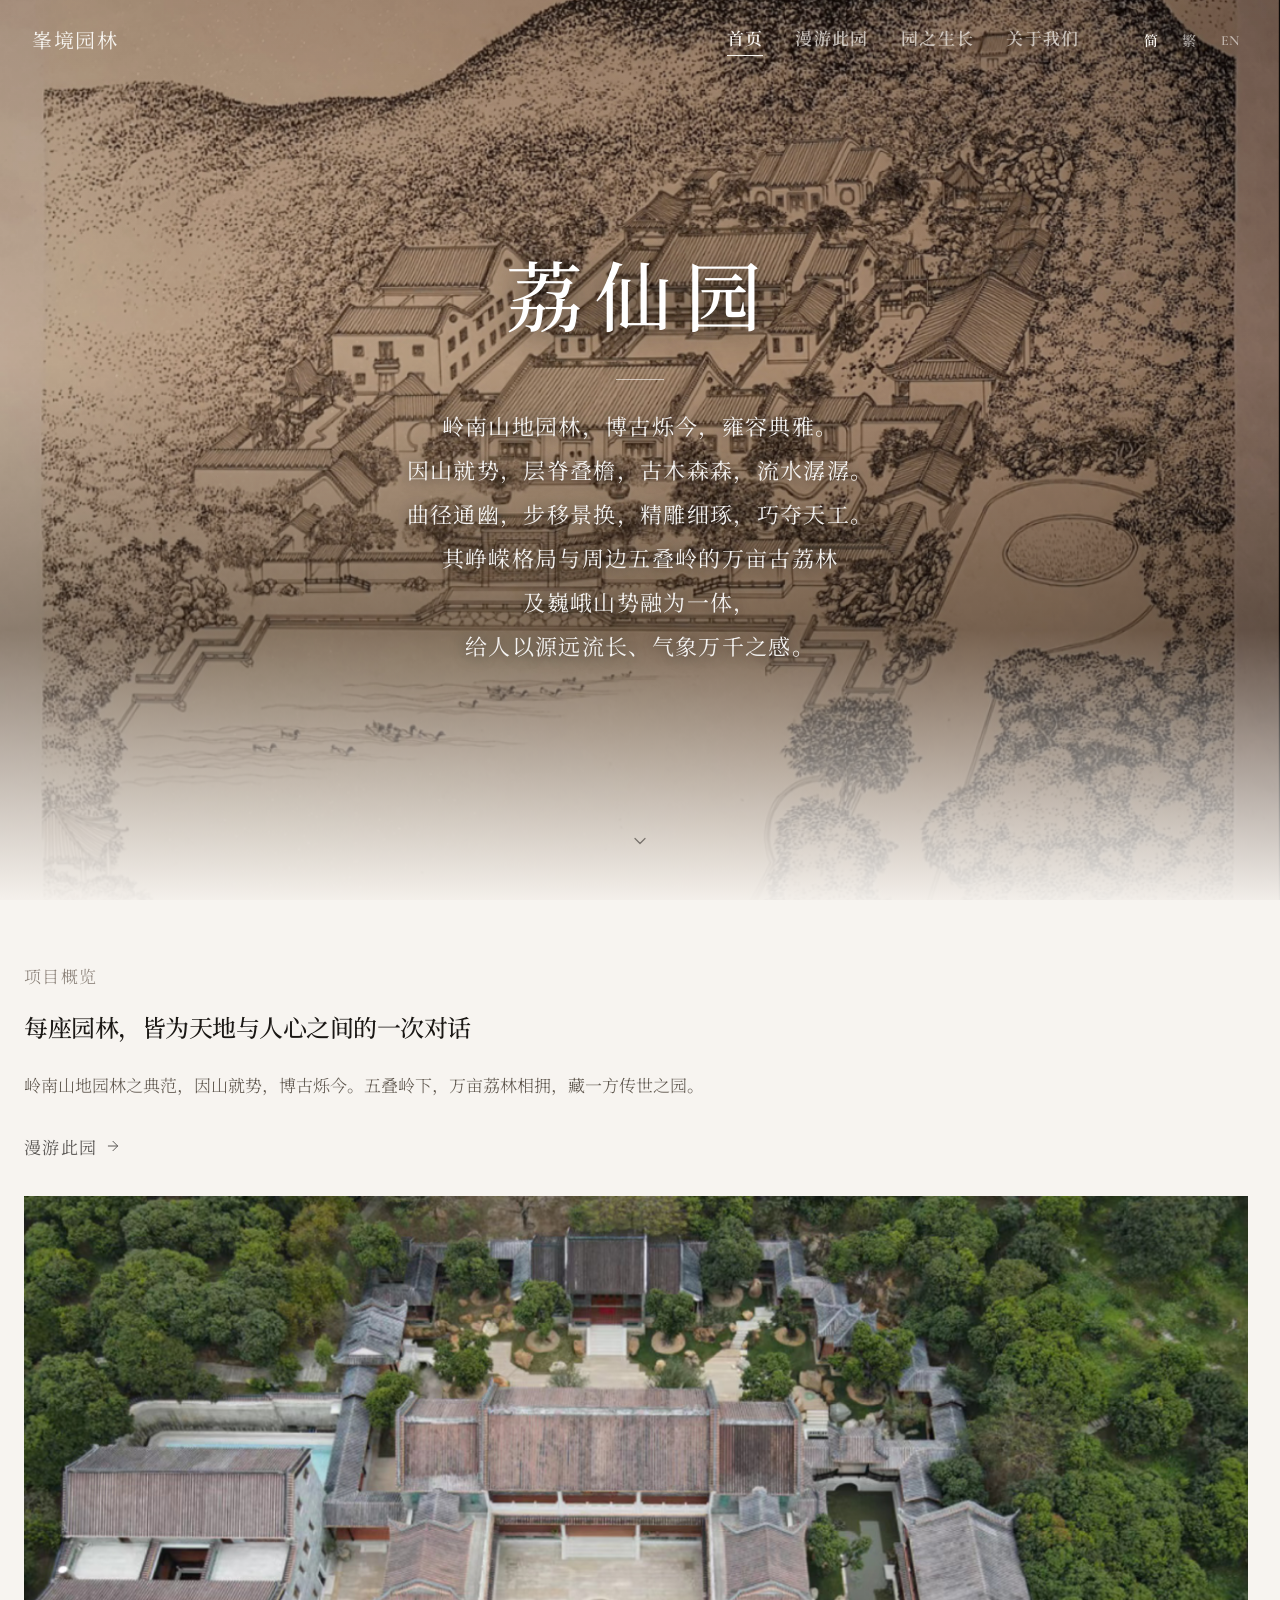
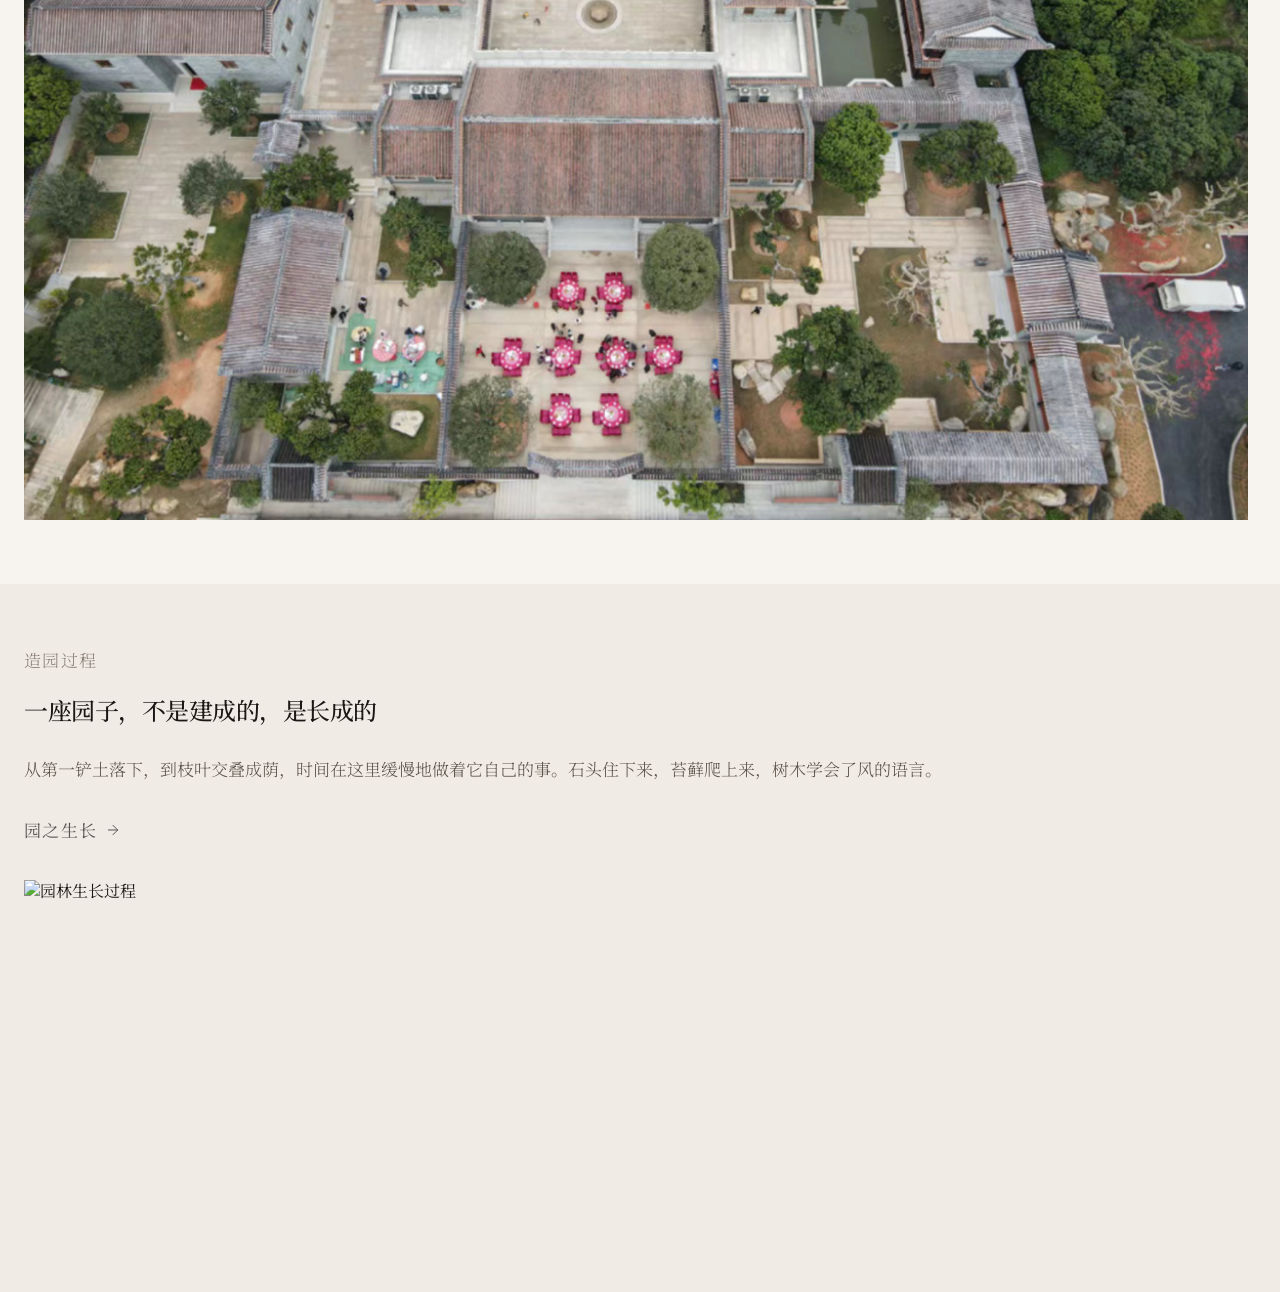
==== commit aebf5584: "继续修改" ====
--- a/index.html
+++ b/index.html
@@ -76,7 +76,7 @@
       <div class="featured-teaser home-featured fade-in" style="display: grid; grid-template-columns: 1fr 1fr; gap: var(--space-16); align-items: center;">
         <div style="order: 2;">
           <span data-i18n="featured-tag" style="font-family: var(--font-body); font-size: var(--text-base); font-weight: var(--weight-light); color: var(--color-text-tertiary); letter-spacing: var(--tracking-wide);">项目概览</span>
-          <h2 data-i18n="featured-title" style="font-family: var(--font-cn); font-size: var(--text-3xl); font-weight: var(--weight-medium); color: var(--color-text-primary); letter-spacing: var(--tracking-tight); margin: var(--space-4) 0 var(--space-6); text-wrap: balance; word-break: keep-all;">每座园林，皆为天地与人心之间的一次对话</h2>
+          <h2 data-i18n="featured-title" style="font-family: var(--font-cn); font-size: var(--text-3xl); font-weight: var(--weight-medium); color: var(--color-text-primary); letter-spacing: var(--tracking-tight); margin: var(--space-4) 0 var(--space-6); text-wrap: balance; word-break: break-word; overflow-wrap: break-word; white-space: normal;">每座园林，皆为天地与人心之间的一次对话</h2>
           <p data-i18n="featured-desc" style="font-family: var(--font-cn); font-size: var(--text-base); font-weight: var(--weight-light); color: var(--color-text-secondary); line-height: var(--leading-relaxed); margin: 0 0 var(--space-8);">岭南山地园林之典范，因山就势，博古烁今。五叠岭下，万亩荔林相拥，藏一方传世之园。</p>
           <a href="projects.html" class="teaser-link">
             <span data-i18n="nav-projects">漫游此园</span>
@@ -98,7 +98,7 @@
         <div class="featured-teaser philosophy-featured fade-in" style="display: grid; grid-template-columns: 1fr 1fr; gap: var(--space-16); align-items: center;">
           <div style="order: 2;">
             <span style="font-family: var(--font-body); font-size: var(--text-base); font-weight: var(--weight-light); color: var(--color-text-tertiary); letter-spacing: var(--tracking-wide);" data-i18n="philosophy-teaser-tag">造园过程</span>
-            <h2 data-i18n="philosophy-teaser-title" style="font-family: var(--font-cn); font-size: var(--text-3xl); font-weight: var(--weight-medium); color: var(--color-text-primary); letter-spacing: var(--tracking-tight); margin: var(--space-4) 0 var(--space-6); text-wrap: balance; word-break: keep-all;">一座园子，不是建成的，是长成的</h2>
+            <h2 data-i18n="philosophy-teaser-title" style="font-family: var(--font-cn); font-size: var(--text-3xl); font-weight: var(--weight-medium); color: var(--color-text-primary); letter-spacing: var(--tracking-tight); margin: var(--space-4) 0 var(--space-6); text-wrap: balance; word-break: break-word; overflow-wrap: break-word; white-space: normal;">一座园子，不是建成的，是长成的</h2>
             <p data-i18n="philosophy-teaser-desc" style="font-family: var(--font-cn); font-size: var(--text-base); font-weight: var(--weight-light); color: var(--color-text-secondary); line-height: var(--leading-relaxed); margin: 0 0 var(--space-8);">从第一铲土落下，到枝叶交叠成荫，时间在这里缓慢地做着它自己的事。石头住下来，苔藓爬上来，树木学会了风的语言。</p>
             <a href="philosophy.html" class="teaser-link">
               <span data-i18n="nav-philosophy">园之生长</span>
--- a/assets/css/main.css
+++ b/assets/css/main.css
@@ -184,7 +184,7 @@
 }
 
 .site-header .nav-link {
-  font-size: var(--text-sm);
+  font-size: var(--text-base);
   font-weight: 600;
   letter-spacing: var(--tracking-wide);
   color: var(--color-text-inverse);
@@ -738,16 +738,36 @@
     grid-template-rows: auto !important;
     grid-auto-flow: row !important;
     gap: 32px !important;
-  }
-  /* 重置第二个板块的 order:2 */
+    max-width: 100% !important;
+    overflow: hidden !important;
+  }
+  /* 重置order + min-width:0 防止内容撑开grid列 */
   .philosophy-featured > div,
   .home-featured > div,
   .featured-teaser > div {
     order: initial !important;
-  }
-  /* 同时设置父 section 的 padding 不要挤 */
-  #featured { padding: 64px 24px !important; }
-  .philosophy-featured { padding-left: 0 !important; padding-right: 0 !important; }
+    min-width: 0 !important;
+    max-width: 100% !important;
+    overflow: hidden !important;
+  }
+  /* 首页h2标题允许中文换行，缩小字号防止溢出 */
+  .home-featured h2,
+  .philosophy-featured h2,
+  .featured-teaser h2 {
+    font-size: 24px !important;
+    word-break: break-word !important;
+    overflow-wrap: break-word !important;
+    white-space: normal !important;
+    max-width: 100% !important;
+  }
+  /* 首页板块文字描述也允许换行 */
+  .home-featured p,
+  .philosophy-featured p,
+  .featured-teaser p {
+    word-break: break-word !important;
+    overflow-wrap: break-word !important;
+    max-width: 100% !important;
+  }
 }
 
 /* --- 767px以下：工艺/园之生长页字号与内边距 （独立媒体查询3） --- */
@@ -904,6 +924,21 @@
     order: initial !important;
     display: block !important;
     box-sizing: border-box !important;
+    padding-right: 8px !important;
+  }
+  #homeFeatured .featured-teaser > div h2,
+  #homeFeatured .home-featured > div h2 {
+    font-size: 24px !important;
+    word-break: break-word !important;
+    overflow-wrap: break-word !important;
+    white-space: normal !important;
+    max-width: 100% !important;
+  }
+  #homeFeatured .featured-teaser > div p,
+  #homeFeatured .home-featured > div p {
+    word-break: break-word !important;
+    overflow-wrap: break-word !important;
+    max-width: 100% !important;
   }
   #homeFeatured,
   #homePhilosophy {
@@ -927,6 +962,21 @@
     width: 100% !important;
     display: block !important;
     box-sizing: border-box !important;
+    padding-right: 8px !important;
+  }
+  #homePhilosophy .featured-teaser > div h2,
+  #homePhilosophy .philosophy-featured > div h2 {
+    font-size: 24px !important;
+    word-break: break-word !important;
+    overflow-wrap: break-word !important;
+    white-space: normal !important;
+    max-width: 100% !important;
+  }
+  #homePhilosophy .featured-teaser > div p,
+  #homePhilosophy .philosophy-featured > div p {
+    word-break: break-word !important;
+    overflow-wrap: break-word !important;
+    max-width: 100% !important;
   }
   /* 漫游此园引言不横向溢出：双重保险 */
   #page-content p[data-i18n*="projects-lixian-quote"],
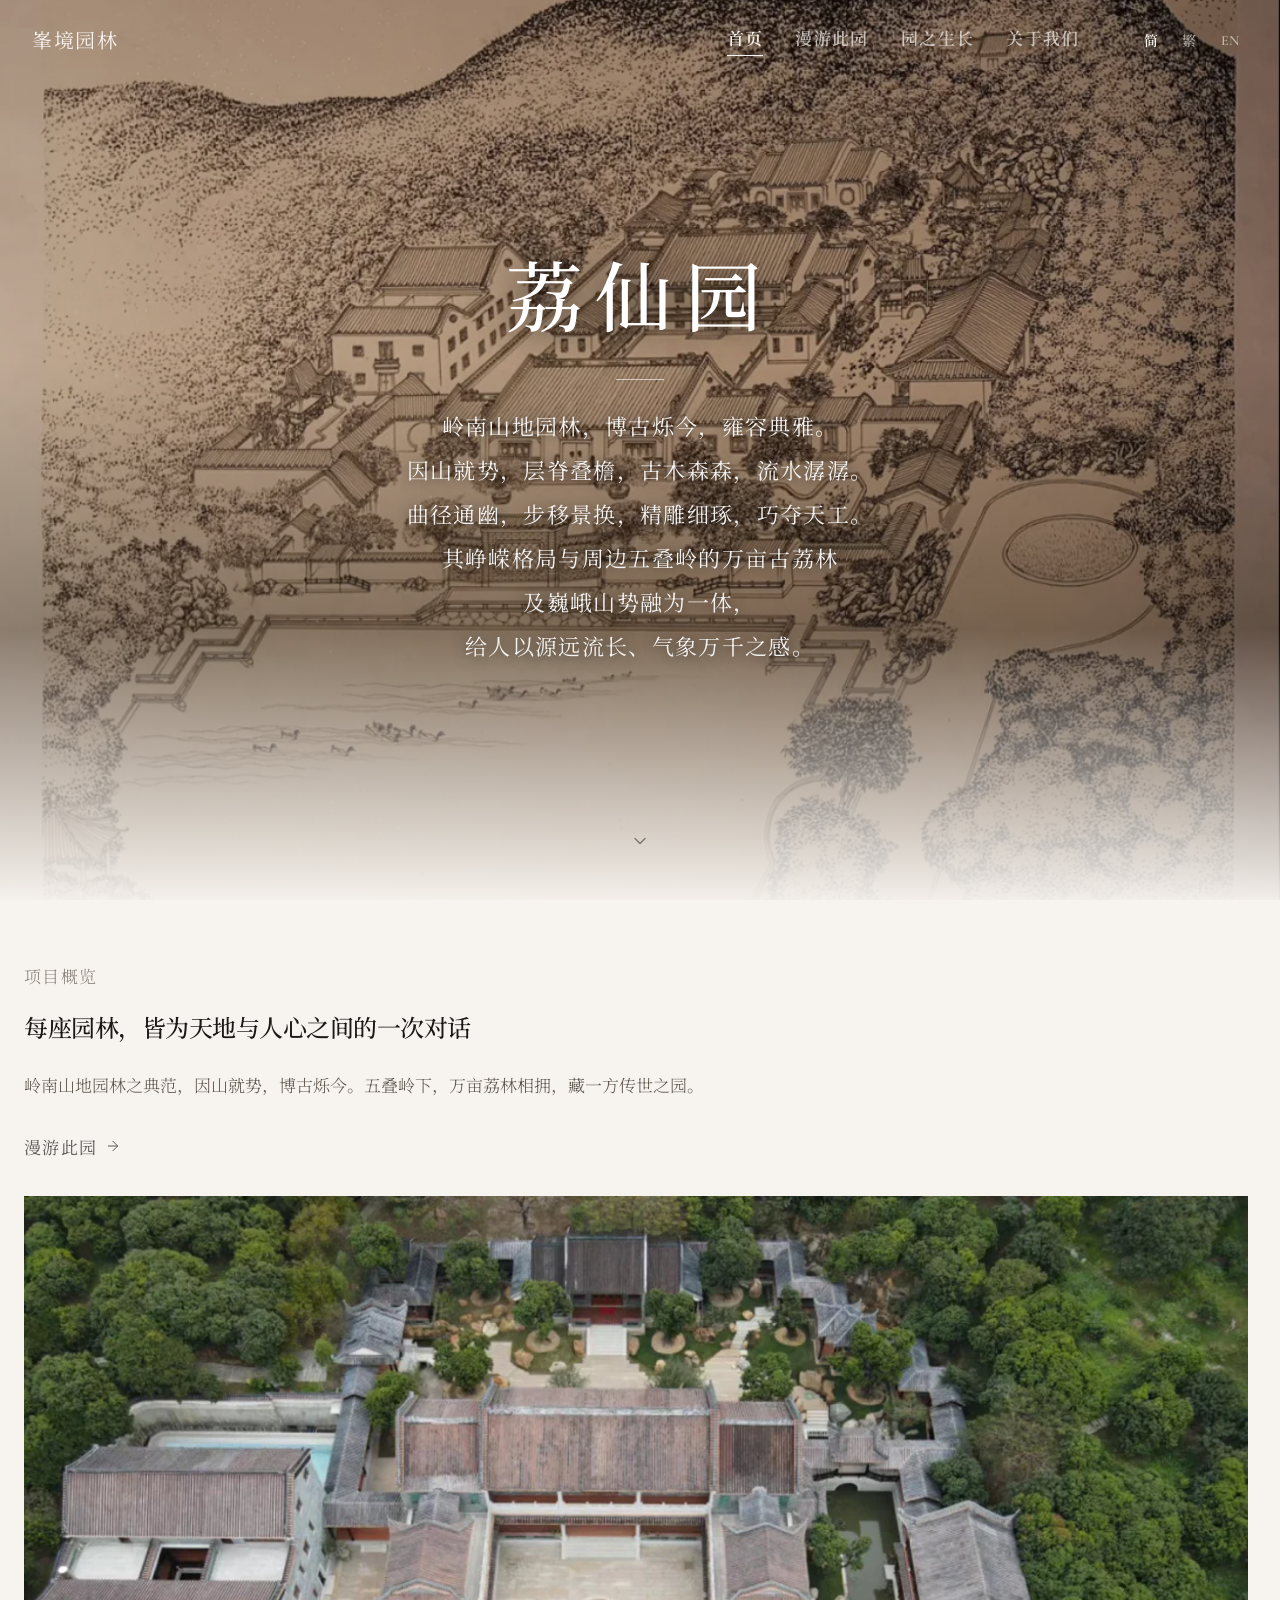
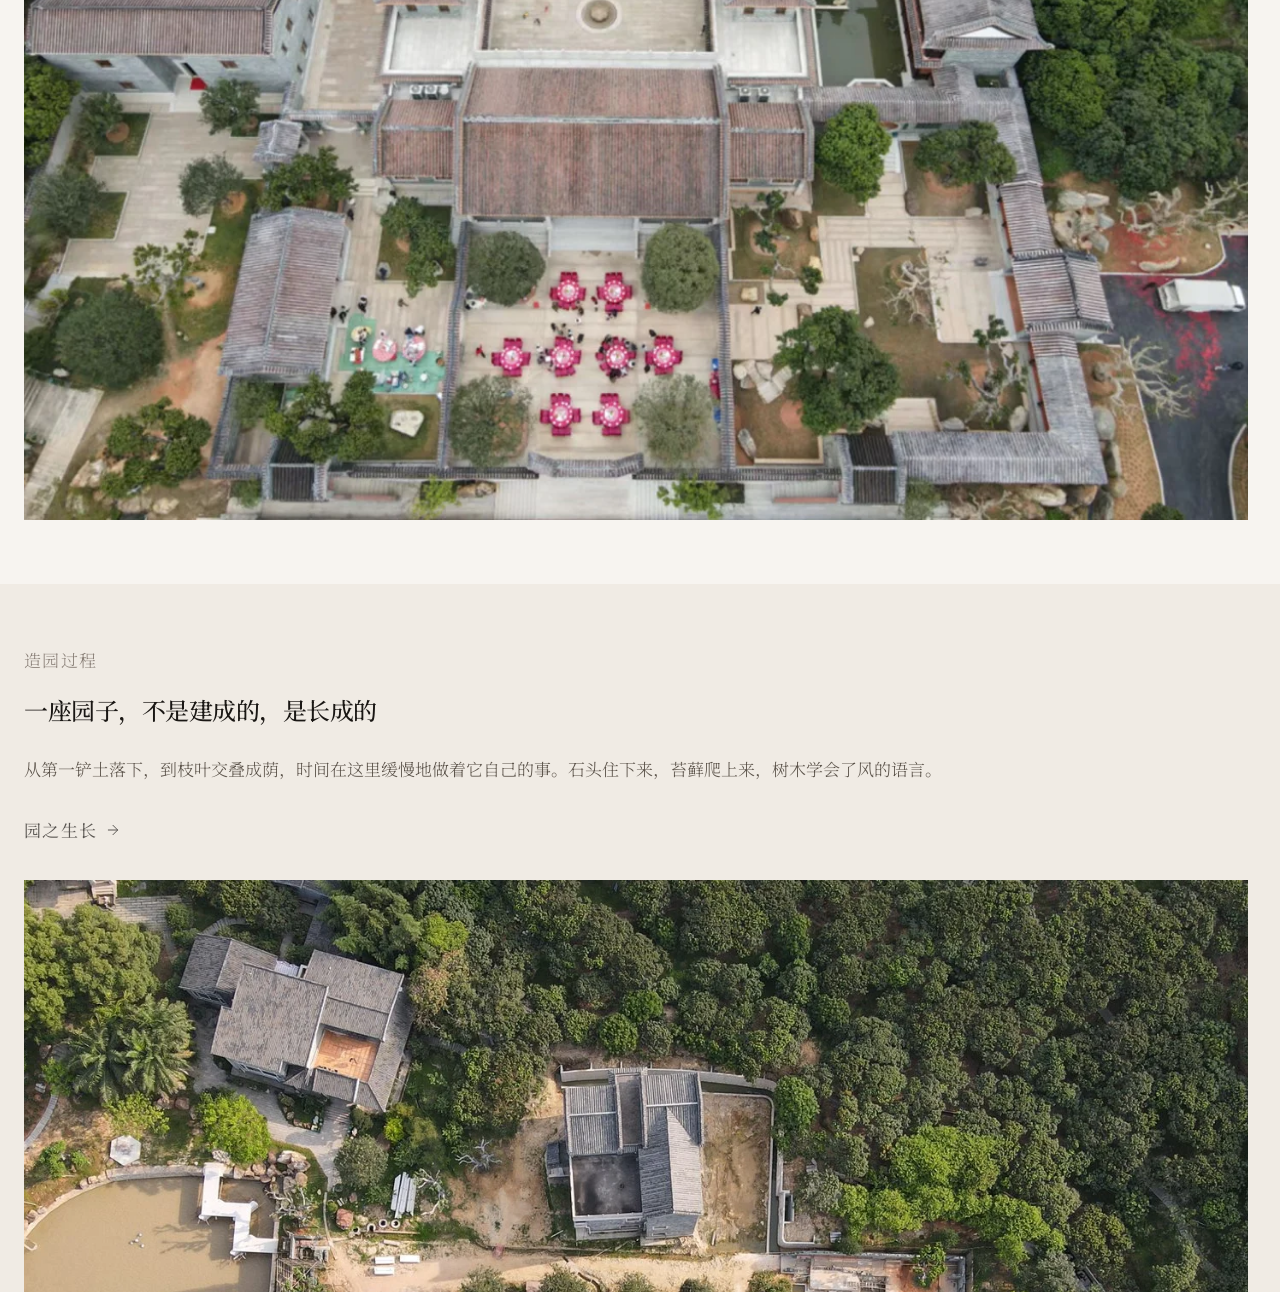
==== commit 73aff330: "1" ====
--- a/index.html
+++ b/index.html
@@ -4,8 +4,17 @@
   <meta charset="UTF-8">
   <meta name="viewport" content="width=device-width, initial-scale=1.0">
   <title>峯境园林 — 荔仙园</title>
+  <link rel="preconnect" href="https://fonts.gstatic.com" crossorigin>
+  <link rel="preconnect" href="https://fonts.googleapis.com" crossorigin>
+  <link rel="preload" as="image" href="assets/images/image_0_2gus5p.webp">
   <link rel="stylesheet" href="assets/css/main.css">
-  <script src="https://unpkg.com/lucide@1.8.0/dist/umd/lucide.min.js"></script>
+  <link rel="stylesheet" href="https://fonts.googleapis.com/css2?family=Noto+Serif+SC:wght@300;400;500;600;700&family=Cormorant+Garamond:ital,wght@0,300;0,400;0,500;0,600;1,300;1,400&display=swap">
+  <script>
+    // 内联最小版Lucide图标——仅需要menu和arrow-right
+    window.lucide = {
+      createIcons: function() {}
+    };
+  </script>
 </head>
 <body class="min-h-screen antialiased">
   <main>
@@ -28,7 +37,7 @@
           </nav>
 
           <button id="mobile-menu-toggle" aria-label="菜单" aria-expanded="false" style="display:none; background:#1a1714; border:1px solid #1a1714; border-radius:6px; cursor:pointer; color:#f7f4f0; padding:10px 12px; width:44px; height:44px; box-sizing:border-box; position:relative; z-index:9999; flex-shrink:0;">
-            <i data-lucide="menu" style="width: 24px; height: 24px;"></i>
+            <svg xmlns="http://www.w3.org/2000/svg" width="24" height="24" viewBox="0 0 24 24" fill="none" stroke="currentColor" stroke-width="2" stroke-linecap="round" stroke-linejoin="round"><line x1="3" y1="6" x2="21" y2="6"/><line x1="3" y1="12" x2="21" y2="12"/><line x1="3" y1="18" x2="21" y2="18"/></svg>
           </button>
         </div>
       </div>
@@ -54,7 +63,7 @@
     <!-- HERO FULLSCREEN -->
     <section class="hero-fullscreen" aria-label="品牌主视觉">
       <div class="hero-bg">
-        <img src="assets/images/image_0_2gus5p.png" alt="月色下的中式古典园林夜景">
+        <img src="assets/images/image_0_2gus5p.webp" alt="月色下的中式古典园林夜景">
       </div>
       <div class="hero-gradient"></div>
 
@@ -86,8 +95,8 @@
             </svg>
           </a>
         </div>
-        <div class="teaser-image" style="aspect-ratio: 4 / 3; order: 1;">
-          <img src="assets/images/image_1_jmwitv.png" alt="荔仙园园林实景">
+        <div class="teaser-image" style="aspect-ratio: 4 / 3;">
+          <img src="assets/images/image_1_jmwitv.webp" alt="荔仙园园林实景" loading="lazy">
         </div>
       </div>
     </section>
@@ -109,7 +118,7 @@
             </a>
           </div>
           <div class="teaser-image" style="aspect-ratio: 4 / 3; order: 1;">
-            <img src="assets/images/image_16_o9tsff.jpg" alt="园林生长过程">
+            <img src="assets/images/image_16_o9tsff.webp" alt="园林生长过程" loading="lazy">
           </div>
         </div>
       </div>
@@ -135,8 +144,7 @@
     </footer>
   </main>
 
-  <script>lucide.createIcons();</script>
   <script src="assets/js/main.js"></script>
-  <script src="assets/js/i18n.js"></script>
+  <script src="assets/js/i18n.js?v=2"></script>
 </body>
 </html>
--- a/assets/css/main.css
+++ b/assets/css/main.css
@@ -3,7 +3,7 @@
    Tone: Luxury/refined editorial, museum-like stillness
    ===================================================== */
 
-@import url('https://fonts.googleapis.com/css2?family=Noto+Serif+SC:wght@300;400;500;600;700&family=Cormorant+Garamond:ital,wght@0,300;0,400;0,500;0,600;1,300;1,400&display=swap');
+/* Fonts moved to HTML <head> for parallel loading */
 
 :root {
   --color-primary: #1a1714;
@@ -181,6 +181,22 @@
 .site-header.scrolled {
   background: var(--color-bg);
   box-shadow: var(--shadow-subtle);
+}
+
+.site-header.header-solid {
+  background: var(--color-bg);
+  box-shadow: var(--shadow-subtle);
+}
+.site-header.header-solid .nav-link { color: var(--color-text-primary); }
+.site-header.header-solid .nav-link::after { background: var(--color-text-primary); }
+.site-header.header-solid .header-logo { color: var(--color-text-primary) !important; }
+.site-header.header-solid .lang-option {
+  color: var(--color-text-secondary) !important;
+  opacity: 0.6;
+}
+.site-header.header-solid .lang-option.active {
+  color: var(--color-text-primary) !important;
+  opacity: 1 !important;
 }
 
 .site-header .nav-link {
@@ -649,6 +665,10 @@
   .project-grid-mobile,
   .project-grid-mobile-alt {
     display: none !important;
+  }
+  .project-grid-desktop p,
+  .project-grid-desktop-alt p {
+    font-size: var(--text-lg) !important;
   }
 }
 
